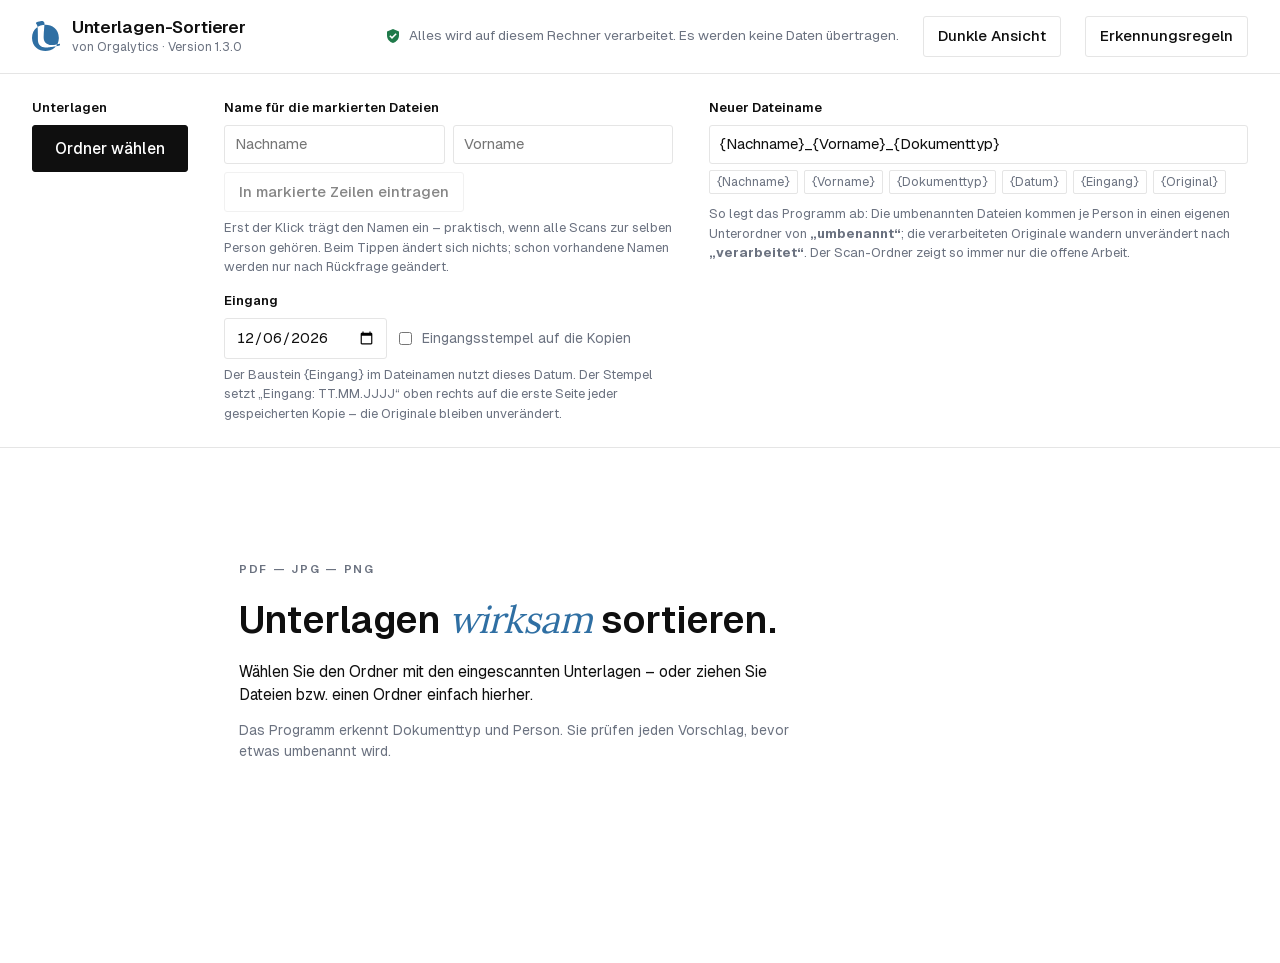
==== Unterlagen-Sortierer/Unterlagen-Sortierer.html @ 55cfd8cb "Namens-Knopf, Eingangsdatum + Eingangsstempel, Vorschau-Tastatur, helle/dunkle Ansicht (v1.3.0) Rück" ====
<!DOCTYPE html>
<html lang="de">
<head>
<meta charset="utf-8">
<meta name="viewport" content="width=device-width, initial-scale=1">
<title>Unterlagen-Sortierer</title>
<link rel="stylesheet" href="programm/lib/fonts.css">
<style>
:root {
  /* Markenwerte – werden aus marke.js überschrieben */
  --brand: #2f6fa3;
  --brand-ink: #0f0f0f;
  --brand-muted: #6b7280;
  --brand-line: #e5e5e5;
  --font-text: "Geist", "Segoe UI Variable Text", "Segoe UI", system-ui, sans-serif;
  --font-accent: "Lora", Georgia, "Times New Roman", serif;

  --paper: #ffffff;
  --sheet: #ffffff;
  --raised: #fafafa;
  --ink: var(--brand-ink);
  --muted: var(--brand-muted);
  --line: var(--brand-line);
  --accent: var(--brand);
  --accent-ink: #ffffff;
  --accent-soft: color-mix(in srgb, var(--brand) 7%, white);
  --action: var(--brand-ink);
  --action-ink: #ffffff;
  --ok: #1f7a4a;
  --ok-bg: #e6f4ec;
  --check: #8a5300;
  --check-bg: #fdf1dc;
  --miss: #b42318;
  --miss-bg: #fdecea;
  --focus: var(--brand);
  color-scheme: light;
}
/* Dunkle Ansicht: folgt der Systemeinstellung, der Knopf oben rechts stellt um
   (JS setzt data-theme; so bleibt die Wahl auch gegen die Systemeinstellung bestehen) */
:root[data-theme="dark"] {
    --paper: var(--brand-ink);
    --sheet: #161616;
    --raised: #1e1e1e;
    --ink: #f2f2f2;
    --muted: #a3a9b2;
    --line: #2b2b2b;
    --accent: color-mix(in srgb, var(--brand) 62%, white);
    --accent-ink: #0f0f0f;
    --accent-soft: color-mix(in srgb, var(--brand) 20%, #161616);
    --action: #f2f2f2;
    --action-ink: #0f0f0f;
    --ok: #6ccb95;
    --ok-bg: #16301f;
    --check: #e6b25a;
    --check-bg: #36290f;
    --miss: #f19389;
    --miss-bg: #3a1a18;
    --focus: color-mix(in srgb, var(--brand) 62%, white);
    color-scheme: dark;
}
* { box-sizing: border-box; }
html, body { margin: 0; }
body {
  background: var(--paper);
  color: var(--ink);
  font: 15px/1.5 var(--font-text);
  font-variant-numeric: tabular-nums;
}
button, input, select { font: inherit; color: inherit; }
:focus-visible { outline: 3px solid var(--focus); outline-offset: 2px; }

/* Kopf */
.top {
  display: flex; align-items: center; gap: 14px 24px; flex-wrap: wrap;
  padding: 16px 32px;
  border-bottom: 1px solid var(--line);
  background: var(--sheet);
}
.brand { display: flex; align-items: center; gap: 12px; min-width: 0; }
.brand .logo { display: flex; height: 30px; }
.brand .logo svg, .brand .logo img { height: 100%; width: auto; }
.brand .logo:empty { display: none; }
.brand h1 { margin: 0; font: 600 17px/1.2 var(--font-text); letter-spacing: -0.01em; }
.brand .by { display: block; font: 400 12.5px/1.3 var(--font-text); color: var(--muted); margin-top: 2px; }
.top .safe { margin-left: auto; color: var(--muted); font-size: 13.5px; display: flex; align-items: center; gap: 8px; }
.top .safe svg { flex: none; color: var(--ok); }
.brandnote { text-align: center; color: var(--muted); font-size: 12.5px; margin: 28px 0 0; }

/* Einstellungen */
.setup {
  background: var(--paper);
  display: grid; gap: 18px 36px;
  grid-template-columns: auto minmax(240px, 1fr) minmax(260px, 1.2fr);
  padding: 24px 32px;
  border-bottom: 1px solid var(--line);
}
.setup > div { min-width: 0; }
.label { display: block; font-size: 13px; font-weight: 600; color: var(--ink); margin-bottom: 8px; }
.btn {
  border: 1px solid var(--line); background: var(--sheet); border-radius: 3px; font-weight: 500;
  padding: 8px 14px; cursor: pointer; white-space: nowrap;
}
.btn:hover { border-color: var(--ink); }
.btn.primary { background: var(--action); color: var(--action-ink); border-color: var(--action); font-weight: 500; }
.btn.primary:hover { background: color-mix(in srgb, var(--action) 82%, var(--paper)); border-color: color-mix(in srgb, var(--action) 82%, var(--paper)); }
.btn:disabled { opacity: .5; cursor: not-allowed; }
.btn:disabled:hover { border-color: var(--line); }
.btn.primary:disabled:hover { background: var(--action); border-color: var(--action); }
.btn.big { padding: 11px 22px; font-size: 15.5px; }
.field { display: flex; gap: 8px; flex-wrap: wrap; }
.field input[type=text], .field input[type=date], .field select {
  border: 1px solid var(--line); background: var(--sheet); border-radius: 3px; padding: 7px 10px; min-width: 0;
}
.field input[type=text]:hover, .field input[type=date]:hover, .field select:hover { border-color: var(--muted); }
.field input[type=text] { flex: 1 1 120px; }
.hint { font-size: 13px; color: var(--muted); margin: 6px 0 0; }
.chips { display: flex; gap: 6px; flex-wrap: wrap; margin-top: 6px; }
.chip { font-size: 12.5px; border: 1px solid var(--line); background: transparent; border-radius: 2px; padding: 2px 7px; cursor: pointer; color: var(--muted); }
.chip:hover { color: var(--ink); border-color: var(--ink); }
.radio { display: flex; flex-direction: column; gap: 4px; margin-top: 10px; font-size: 14px; }
.radio label { display: flex; gap: 8px; align-items: center; cursor: pointer; }
.folder { margin-top: 8px; font-size: 14px; word-break: break-all; }
.folder strong { font-weight: 600; }

/* Status */
.status { padding: 14px 32px 0; min-height: 46px; }
.bar { height: 4px; background: var(--line); border-radius: 2px; overflow: hidden; margin-top: 8px; max-width: 520px; }
.bar > i { display: block; height: 100%; width: 0; background: var(--accent); transition: width .3s; }
.msg { font-size: 14px; }
.msg.error { color: var(--miss); font-weight: 600; }

/* Liste */
.list { padding: 10px 32px 120px; }
.empty {
  background: var(--paper);
  border: 1.5px dashed transparent; border-radius: 6px;
  padding: 56px 8px 72px; max-width: 820px; margin: 0 auto;
}
.empty .eyebrow {
  margin: 0 0 20px; font-size: 11.5px; font-weight: 600; letter-spacing: .15em;
  text-transform: uppercase; color: var(--muted);
}
.empty h2 { margin: 0 0 18px; font: 600 clamp(26px, 3.4vw, 38px)/1.12 var(--font-text); letter-spacing: -0.02em; color: var(--ink); }
.empty h2 em { font-family: var(--font-accent); font-style: italic; font-weight: 400; color: var(--accent); }
.empty p { margin: 8px 0; color: var(--ink); max-width: 58ch; font-size: 15.5px; }
.empty p.sub { color: var(--muted); font-size: 14px; margin-top: 14px; }
.tablewrap { overflow-x: auto; background: var(--sheet); border: 1px solid var(--line); border-radius: 4px; }
table { border-collapse: collapse; width: 100%; min-width: 980px; }
th { text-align: left; font-size: 12.5px; font-weight: 600; color: var(--muted); padding: 11px 10px; border-bottom: 1px solid var(--line); white-space: nowrap; background: var(--sheet); }
td { padding: 12px 10px; border-bottom: 1px solid var(--line); vertical-align: top; }
tr:last-child td { border-bottom: 0; }
tr.skip td { opacity: .45; }
td.sel { width: 36px; padding-top: 18px; }
td.thumb { width: 64px; }
.thumbbox {
  width: 52px; height: 68px; border: 1px solid var(--line); border-radius: 2px; background: var(--raised);
  display: grid; place-items: center; overflow: hidden; cursor: pointer; padding: 0;
}
.thumbbox:hover { border-color: var(--muted); }
.thumbbox img { width: 100%; height: 100%; object-fit: cover; object-position: top; }
.orig { font-size: 13.5px; word-break: break-all; max-width: 220px; }
.orig small { display: block; color: var(--muted); margin-top: 2px; }

/* Registerreiter für Dokumenttypen */
.tab {
  --h: 210;
  position: relative; display: inline-flex; align-items: center;
  background: hsl(var(--h) 45% 94%); color: hsl(var(--h) 45% 24%);
  border-left: 3px solid hsl(var(--h) 45% 46%);
  border-radius: 0 3px 3px 0; padding: 0 4px 0 0; max-width: 220px;
}
:root[data-theme="dark"] .tab { background: hsl(var(--h) 25% 18%); color: hsl(var(--h) 55% 85%); border-left-color: hsl(var(--h) 45% 60%); }
.tab select {
  appearance: none; -webkit-appearance: none; border: 0; background: transparent; font-weight: 600; font-size: 14px;
  padding: 5px 22px 5px 9px; cursor: pointer; max-width: 100%;
  background-image: linear-gradient(45deg, transparent 50%, currentColor 50%), linear-gradient(135deg, currentColor 50%, transparent 50%);
  background-position: right 10px top 50%, right 6px top 50%; background-size: 4px 4px; background-repeat: no-repeat;
}
.tab select option { color: var(--ink); background: var(--sheet); }
.why { font-size: 12.5px; color: var(--muted); margin-top: 5px; max-width: 220px; }

td input.name {
  width: 100%; min-width: 110px; border: 1px solid var(--line); background: var(--sheet); border-radius: 3px; padding: 5px 8px;
}
td input.name:hover { border-color: var(--muted); }
td input.name:invalid, td input.name.missing { border-color: var(--miss); background: var(--miss-bg); }
.src { font-size: 12.5px; color: var(--muted); margin-top: 5px; }
.newname { font-size: 13.5px; font-weight: 600; word-break: break-all; max-width: 300px; }
.newname.dim { font-weight: 400; color: var(--muted); }
.state { display: inline-block; font-size: 12.5px; font-weight: 600; border-radius: 2px; padding: 2px 8px; white-space: nowrap; }
.state.ok { color: var(--ok); background: var(--ok-bg); }
.state.check { color: var(--check); background: var(--check-bg); }
.state.miss { color: var(--miss); background: var(--miss-bg); }
.state.wait { color: var(--muted); background: var(--raised); }
details { margin-top: 6px; }
details summary { font-size: 12.5px; color: var(--accent); cursor: pointer; font-weight: 500; }
details pre {
  white-space: pre-wrap; font: 12.5px/1.4 Consolas, "Cascadia Mono", monospace; max-height: 220px; overflow: auto;
  background: var(--raised); border: 1px solid var(--line); border-radius: 3px; padding: 8px; margin: 6px 0 0; max-width: 520px;
}

/* Aktionsleiste */
.actions {
  position: fixed; left: 0; right: 0; bottom: 0;
  display: flex; align-items: center; gap: 18px; flex-wrap: wrap;
  padding: 14px 32px; background: var(--sheet); border-top: 1px solid var(--line);
}
.actions .summary { font-size: 14px; flex: 1 1 260px; }
.actions .summary b { font-weight: 650; }
.hidden { display: none !important; }

/* Leiste über der Tabelle, sobald mehrere Zeilen markiert sind */
.selbar {
  display: flex; align-items: center; gap: 12px; flex-wrap: wrap;
  background: var(--accent-soft); border: 1px solid color-mix(in srgb, var(--brand) 30%, var(--line));
  border-radius: 3px; padding: 8px 14px; margin: 0 0 10px;
}
.selbar span { font-size: 14px; }

/* Ziehen und Ablegen */
body.drag .empty { border-color: var(--accent); background: var(--accent-soft); }
body.drag .tablewrap { outline: 2px dashed var(--accent); outline-offset: -2px; }
.onlycheck { display: flex; align-items: center; gap: 7px; font-size: 14px; color: var(--muted); cursor: pointer; white-space: nowrap; }

/* Kleine Knöpfe in der Tabelle (Teilen, Verwerfen) */
.btn.mini { font-size: 12.5px; padding: 3px 9px; margin-top: 6px; border-radius: 2px; }
.btn.copied { color: var(--ok); border-color: var(--ok); }
.why.warn { color: var(--check); font-weight: 600; }

/* Teilen-Dialog */
dialog.split {
  border: 1px solid var(--line); border-radius: 6px; padding: 0;
  background: var(--sheet); color: var(--ink);
  width: min(1100px, 94vw); max-height: 90vh;
}
dialog.split::backdrop { background: rgba(0, 0, 0, .45); }
.dlghead { display: flex; align-items: baseline; gap: 12px; flex-wrap: wrap; padding: 16px 22px 12px; border-bottom: 1px solid var(--line); }
.dlghead h2 { margin: 0; font: 600 17px/1.25 var(--font-text); letter-spacing: -0.01em; }
.dlghead .file { color: var(--muted); font-size: 13.5px; word-break: break-all; }
.dlgbody { padding: 14px 22px; overflow: auto; max-height: calc(90vh - 170px); }
.dlgbody .hint { margin: 0 0 12px; }
.pages { display: flex; flex-wrap: wrap; align-items: flex-start; row-gap: 16px; }
.page { width: 168px; text-align: center; position: relative; }
.page img { width: 152px; max-height: 214px; object-fit: contain; background: #fff; border: 1px solid var(--line); border-radius: 2px; cursor: zoom-in; }
.page .pno { display: block; font-size: 12px; color: var(--muted); margin-top: 3px; }
.page .skippage {
  position: absolute; top: 4px; right: 10px; font-size: 11.5px; border: 1px solid var(--line); border-radius: 2px;
  background: var(--sheet); color: var(--muted); cursor: pointer; padding: 1px 6px;
}
.page .skippage:hover { border-color: var(--accent); color: var(--ink); }
.page .rotpage { right: auto; left: 10px; }
.page.drop img { opacity: .3; }
.page.drop .ptype { opacity: .5; }
.ptype {
  display: inline-block; font-size: 11.5px; font-weight: 600; border-radius: 2px; padding: 1px 6px; margin-top: 3px; max-width: 150px;
  overflow: hidden; text-overflow: ellipsis; white-space: nowrap;
  background: hsl(var(--h) 45% 94%); color: hsl(var(--h) 45% 24%);
}
.ptype.vage { background: var(--raised); color: var(--muted); font-weight: 500; }
:root[data-theme="dark"] .ptype { background: hsl(var(--h) 25% 18%); color: hsl(var(--h) 55% 85%); }
:root[data-theme="dark"] .ptype.vage { background: var(--raised); color: var(--muted); }
/* Regeln-Ansicht */
.rule { padding: 10px 0; border-bottom: 1px solid var(--line); }
.rule:last-child { border-bottom: 0; }
.rule .tabname {
  display: inline-block; font-weight: 600; font-size: 14px; border-left: 3px solid hsl(var(--h) 45% 46%);
  background: hsl(var(--h) 45% 94%); color: hsl(var(--h) 45% 24%); border-radius: 0 3px 3px 0; padding: 3px 10px 3px 8px; margin-bottom: 7px;
}
:root[data-theme="dark"] .rule .tabname { background: hsl(var(--h) 25% 18%); color: hsl(var(--h) 55% 85%); border-left-color: hsl(var(--h) 45% 60%); }
.rule .kws { display: flex; flex-wrap: wrap; gap: 5px; }
.kw { font-size: 12.5px; border-radius: 2px; padding: 2px 8px; }
.kw.stark { background: var(--accent-soft); color: var(--ink); border: 1px solid color-mix(in srgb, var(--brand) 35%, var(--line)); font-weight: 600; }
.kw.schwach { background: var(--raised); color: var(--muted); border: 1px solid var(--line); }

/* Dokumentvorschau im selben Fenster */
.pv { position: fixed; inset: 0; z-index: 40; background: rgba(0, 0, 0, .55); display: grid; place-items: center; }
.pvbox {
  background: var(--sheet); color: var(--ink); border-radius: 6px; box-shadow: 0 10px 40px rgba(0,0,0,.45);
  width: min(960px, 94vw); max-height: 92vh; display: flex; flex-direction: column;
}
.pvhead { display: flex; align-items: center; gap: 8px; flex-wrap: wrap; padding: 10px 16px; border-bottom: 1px solid var(--line); }
.pvtitle { flex: 1 1 200px; font-weight: 600; word-break: break-all; }
.pvbody { display: flex; align-items: center; gap: 8px; padding: 12px; min-height: 0; }
.pvbody img { flex: 1; min-width: 0; max-height: calc(92vh - 130px); object-fit: contain; background: #fff; border: 1px solid var(--line); border-radius: 2px; }
.pvnav { font-size: 20px; padding: 6px 12px; }
.pvnav:disabled { opacity: .3; }
.pvfoot { text-align: center; color: var(--muted); font-size: 13px; padding: 0 0 10px; }
.pvfoot .pvkeys { margin-left: 14px; opacity: .75; }
.pvfoot #pvpage:empty + .pvkeys { margin-left: 0; }

.zoom {
  position: fixed; inset: 0; z-index: 50; background: rgba(0, 0, 0, .72);
  display: grid; place-items: center; cursor: zoom-out;
}
.zoom img { max-width: 92vw; max-height: 92vh; background: #fff; border-radius: 6px; box-shadow: 0 10px 40px rgba(0,0,0,.5); }
.cut { position: relative; width: 32px; min-height: 220px; align-self: stretch; border: 0; background: transparent; cursor: pointer; padding: 0; }
.cut::before { content: ""; position: absolute; left: 50%; top: 4px; bottom: 4px; width: 0; border-left: 2px dashed var(--line); }
.cut:hover::before { border-color: var(--accent); }
.cut.on::before { border-left: 3px solid var(--accent); }
.cut.on::after {
  content: "✂"; position: absolute; left: 50%; top: 50%; transform: translate(-50%, -50%);
  background: var(--accent); color: var(--accent-ink); border-radius: 50%; width: 22px; height: 22px; font-size: 13px; line-height: 22px;
}
.dlgfoot { display: flex; align-items: center; gap: 12px; flex-wrap: wrap; padding: 14px 22px; border-top: 1px solid var(--line); }
.dlgfoot .dlginfo { flex: 1 1 300px; font-size: 13.5px; color: var(--muted); }

@media (max-width: 900px) {
  .setup { grid-template-columns: 1fr; padding: 18px; }
  .top, .status, .list, .actions { padding-left: 18px; padding-right: 18px; }
}
@media (prefers-reduced-motion: reduce) { .bar > i { transition: none; } }
</style>
</head>
<body>

<header class="top">
  <div class="brand">
    <span class="logo" id="logo"></span>
    <div><h1 id="produkt">Unterlagen-Sortierer</h1><span class="by" id="firma">von Orgalytics</span></div>
  </div>
  <span class="safe">
    <svg width="16" height="16" viewBox="0 0 16 16" aria-hidden="true"><path fill="currentColor" d="M8 1 2 3.5v4C2 11 4.6 14 8 15c3.4-1 6-4 6-7.5v-4L8 1Zm-1 10L4.3 8.3l1.1-1.1L7 8.8l3.6-3.6 1.1 1.1L7 11Z"/></svg>
    Alles wird auf diesem Rechner verarbeitet. Es werden keine Daten übertragen.
  </span>
  <button class="btn" id="theme" title="Zwischen heller und dunkler Ansicht wechseln">Dunkle Ansicht</button>
  <button class="btn" id="rules">Erkennungsregeln</button>
</header>

<section class="setup" aria-label="Einstellungen">
  <div>
    <span class="label">Unterlagen</span>
    <button class="btn primary big" id="pick">Ordner wählen</button>
    <input type="file" id="filepick" multiple accept=".pdf,.jpg,.jpeg,.png,application/pdf,image/jpeg,image/png" class="hidden">
    <div class="folder" id="folder"></div>
    <button class="btn" id="rescan" style="margin-top:8px" hidden>Neue Dateien einlesen</button>
  </div>

  <div>
    <span class="label">Name für die markierten Dateien</span>
    <div class="field">
      <input type="text" id="vNach" placeholder="Nachname" autocomplete="off" aria-label="Nachname für markierte Dateien">
      <input type="text" id="vVor" placeholder="Vorname" autocomplete="off" aria-label="Vorname für markierte Dateien">
      <button class="btn" id="vApply" disabled>In markierte Zeilen eintragen</button>
    </div>
    <p class="hint">Erst der Klick trägt den Namen ein – praktisch, wenn alle Scans zur selben Person gehören.
      Beim Tippen ändert sich nichts; schon vorhandene Namen werden nur nach Rückfrage geändert.</p>
    <span class="label" style="margin-top:14px">Eingang</span>
    <div class="field">
      <input type="date" id="eingang" aria-label="Eingangsdatum">
      <label class="onlycheck"><input type="checkbox" id="stempel"> Eingangsstempel auf die Kopien</label>
    </div>
    <p class="hint">Der Baustein {Eingang} im Dateinamen nutzt dieses Datum. Der Stempel setzt
      „Eingang: TT.MM.JJJJ“ oben rechts auf die erste Seite jeder gespeicherten Kopie –
      die Originale bleiben unverändert.</p>
  </div>

  <div>
    <span class="label">Neuer Dateiname</span>
    <div class="field"><input type="text" id="muster" aria-label="Muster für den Dateinamen" spellcheck="false"></div>
    <div class="chips" id="chips"></div>
    <p class="hint" style="margin-top:10px">So legt das Programm ab: Die umbenannten Dateien kommen je Person in einen
      eigenen Unterordner von <strong>„umbenannt“</strong>; die verarbeiteten Originale wandern unverändert nach
      <strong>„verarbeitet“</strong>. Der Scan-Ordner zeigt so immer nur die offene Arbeit.</p>
  </div>
</section>

<div class="status" id="status" aria-live="polite"></div>

<main class="list" id="list">
  <div class="empty" id="empty">
    <p class="eyebrow">PDF — JPG — PNG</p>
    <h2>Unterlagen <em>wirksam</em> sortieren.</h2>
    <p>Wählen Sie den Ordner mit den eingescannten Unterlagen – oder ziehen Sie Dateien bzw. einen Ordner einfach hierher.</p>
    <p class="sub">Das Programm erkennt Dokumenttyp und Person. Sie prüfen jeden Vorschlag, bevor etwas umbenannt wird.</p>
  </div>
  <div class="selbar hidden" id="selbar">
    <span id="selinfo"></span>
    <button class="btn" id="merge">Zu einer PDF zusammenführen</button>
  </div>
  <div class="tablewrap hidden" id="tablewrap">
    <table>
      <thead><tr>
        <th><input type="checkbox" id="all" checked aria-label="Alle auswählen"></th>
        <th></th><th>Datei</th><th>Dokumenttyp</th><th>Nachname</th><th>Vorname</th><th>Neuer Name</th><th>Status</th>
      </tr></thead>
      <tbody id="rows"></tbody>
    </table>
  </div>
  <p class="brandnote hidden" id="brandnote"></p>
</main>

<footer class="actions hidden" id="actions">
  <div class="summary" id="summary"></div>
  <label class="onlycheck"><input type="checkbox" id="onlycheck"> Nur zu prüfende anzeigen</label>
  <button class="btn primary big" id="apply" disabled>Umbenennen</button>
</footer>

<dialog class="split" id="rulesdlg" aria-label="Erkennungsregeln">
  <div class="dlghead"><h2>Erkennungsregeln</h2></div>
  <div class="dlgbody">
    <p class="hint">So erkennt das Programm den Dokumenttyp: Es sucht im gelesenen Text nach den folgenden Begriffen.
      <strong>Eindeutige Begriffe</strong> zählen stark, <em>unterstützende Begriffe</em> schwach; Treffer in der
      Überschrift zählen zusätzlich. Der Typ mit den meisten Punkten gewinnt – ist der Vorsprung klein, wird die
      Zeile gelb markiert („Bitte prüfen“).</p>
    <div id="rulesbody"></div>
  </div>
  <div class="dlgfoot">
    <div class="dlginfo">Begriffe ändern oder Typen ergänzen kann Ihre IT in der Datei „regeln.js“ im Programmordner
      (Anleitung: „Hinweise fuer die IT.txt“). Danach das Programm neu laden (F5).</div>
    <button class="btn" id="rulesclose">Schließen</button>
  </div>
</dialog>

<dialog class="split" id="splitdlg" aria-label="Datei teilen">
  <div class="dlghead"><h2>Sortieren und teilen</h2><span class="file" id="splitname"></span></div>
  <div class="dlgbody">
    <p class="hint">Jede Seite wird gelesen und einem Dokumenttyp zugeordnet. Trennstellen werden vorgeschlagen –
      klicken Sie zwischen zwei Seiten, um eine Trennstelle zu setzen oder zu entfernen. Seiten lassen sich mit der
      Maus in eine neue Reihenfolge ziehen; ein Klick auf eine Seite vergrößert sie. Leere Seiten (z. B. Rückseiten)
      werden erkannt und weggelassen – „behalten“ holt sie zurück. Das Original bleibt unverändert.</p>
    <div class="pages" id="splitpages"></div>
  </div>
  <div class="dlgfoot">
    <div class="dlginfo" id="splitinfo"></div>
    <button class="btn" id="splitcancel">Abbrechen</button>
    <button class="btn primary" id="splitok" disabled>Teilen</button>
  </div>
  <!-- Liegt IM Dialog, damit die Vergrößerung über dem modalen Dialog (Top-Layer) erscheint -->
  <div class="zoom hidden" id="zoom"><img id="zoomimg" alt="Vergrößerte Seitenansicht"></div>
</dialog>

<div class="pv hidden" id="preview">
  <div class="pvbox">
    <div class="pvhead">
      <span class="pvtitle" id="pvtitle"></span>
      <button class="btn" id="pvcopy">Text kopieren</button>
      <button class="btn" id="pvrot" title="Seite um 90 Grad drehen – die Drehung wird beim Speichern übernommen">Seite drehen</button>
      <button class="btn" id="pvext">In neuem Fenster öffnen</button>
      <button class="btn" id="pvclose">Schließen</button>
    </div>
    <div class="pvbody">
      <button class="btn pvnav" id="pvprev" aria-label="Vorherige Seite">‹</button>
      <img id="pvimg" alt="Dokumentvorschau">
      <button class="btn pvnav" id="pvnext" aria-label="Nächste Seite">›</button>
    </div>
    <div class="pvfoot"><span id="pvpage"></span><span class="pvkeys">Pfeiltasten: ← → Seite · ↑ ↓ Dokument</span></div>
  </div>
</div>

<script src="programm/version.js"></script>
<script src="programm/marke.js"></script>
<script src="programm/regeln.js"></script>
<script src="programm/lib/pdf.min.js"></script>
<script src="programm/lib/pdf-lib.min.js"></script>
<script src="programm/lib/tesseract.min.js"></script>
<script src="programm/lib/tess-worker.js"></script>
<script src="programm/lib/deu.js"></script>
<script>
"use strict";
const $ = (s) => document.querySelector(s);
const R = window.REGELN || null;
const FS = typeof window.showDirectoryPicker === "function";
const TYPES = R ? R.dokumenttypen.map((t) => t.name) : [];
const UNKNOWN = (R && R.unbekannt) || "Sonstiges";
const PLACEHOLDERS = ["{Nachname}", "{Vorname}", "{Dokumenttyp}", "{Datum}", "{Eingang}", "{Original}"];

const state = { dir: null, items: [], busy: false, running: 0, done: new Set() };

/* ---------- Einstellungen (nur Programm-Einstellungen, keine Personendaten) ---------- */
const store = {
  get(k, d) { try { const v = localStorage.getItem("us." + k); return v === null ? d : v; } catch { return d; } },
  set(k, v) { try { localStorage.setItem("us." + k, v); } catch {} },
};
function setting(name) {
  if (name === "muster") return $("#muster").value.trim() || (R && R.dateiname) || "{Nachname}_{Vorname}_{Dokumenttyp}";
}

/* ---------- Hilfsfunktionen ---------- */
function norm(s) {
  return (" " + String(s || "").toLowerCase()
    .replace(/ä/g, "ae").replace(/ö/g, "oe").replace(/ü/g, "ue").replace(/ß/g, "ss")
    .replace(/-\s*\n\s*/g, "")
    .replace(/[^a-z0-9]+/g, " ") + " ").replace(/\s+/g, " ");
}
function titleCase(w) {
  if (!w) return w;
  if (w === w.toUpperCase()) w = w.toLowerCase();
  return w.replace(/(^|[-\s])([a-zäöü])/g, (m, a, b) => a + b.toUpperCase());
}
// Farbtöne für die Registerreiter – bewusst ohne Rot und Gelb, damit nichts wie eine Warnung aussieht
const HUES = [205, 222, 240, 258, 275, 292, 308, 182, 168, 150, 132, 195];
function hue(name) {
  let h = 0; for (const c of name) h = (h * 31 + c.charCodeAt(0)) >>> 0;
  return HUES[h % HUES.length];
}
function b64ToBytes(b64) {
  const bin = atob(b64); const out = new Uint8Array(bin.length);
  for (let i = 0; i < bin.length; i++) out[i] = bin.charCodeAt(i);
  return out;
}
function bytesToURL(bytes, type) { return URL.createObjectURL(new Blob([bytes], { type })); }
function loadScript(src) {
  return new Promise((res, rej) => { const s = document.createElement("script"); s.src = src; s.onload = res; s.onerror = () => rej(new Error("Datei fehlt: " + src)); document.head.appendChild(s); });
}
function setStatus(text, progress, isError) {
  const el = $("#status"); el.innerHTML = "";
  const m = document.createElement("div"); m.className = "msg" + (isError ? " error" : ""); m.textContent = text; el.appendChild(m);
  if (typeof progress === "number") {
    const b = document.createElement("div"); b.className = "bar"; const i = document.createElement("i"); i.style.width = Math.round(progress * 100) + "%"; b.appendChild(i); el.appendChild(b);
  }
}

/* ---------- PDF ---------- */
let pdfReady = null;
function pdfLib() {
  if (!pdfReady) pdfReady = (async () => {
    // Worker im Hauptprogramm ausführen: funktioniert auch beim Öffnen direkt von der Festplatte
    await loadScript("programm/lib/pdf.worker.min.js");
    return window.pdfjsLib;
  })();
  return pdfReady;
}

/* ---------- Texterkennung ---------- */
let ocrReady = null;
function ocr() {
  if (!ocrReady) ocrReady = withTimeout((async () => {
    const simd = WebAssembly.validate(new Uint8Array([0,97,115,109,1,0,0,0,1,5,1,96,0,1,123,3,2,1,0,10,10,1,8,0,65,0,253,15,253,98,11]));
    await loadScript(simd ? "programm/lib/tess-core-simd.js" : "programm/lib/tess-core.js");
    // Sprachdaten, Kern und Worker in einem Paket: Beim Öffnen von der Festplatte darf der Worker nichts nachladen
    const offline = 'self.fetch = function (u) {' +
      ' if (String(u).indexOf("deu.traineddata") >= 0) { var b = atob(self.__DEU), a = new Uint8Array(b.length);' +
      ' for (var i = 0; i < b.length; i++) a[i] = b.charCodeAt(i); return Promise.resolve(new Response(a)); }' +
      ' return Promise.reject(new Error("offline")); };\n';
    const workerURL = URL.createObjectURL(new Blob([
      'self.__DEU="', window.TESS_DEU_B64, '";\n', offline,
      b64ToBytes(simd ? window.TESS_CORE_SIMD_B64 : window.TESS_CORE_B64), "\n;\n",
      b64ToBytes(window.TESS_WORKER_B64)
    ], { type: "application/javascript" }));
    const n = Math.max(1, Math.min(3, Math.floor((navigator.hardwareConcurrency || 2) / 2)));
    const scheduler = Tesseract.createScheduler();
    let failed = null;
    for (let i = 0; i < n; i++) {
      const w = await withTimeout(Tesseract.createWorker("deu", 1, {
        workerPath: workerURL, corePath: "eingebettet.js", workerBlobURL: false,
        langPath: "https://offline.invalid", cacheMethod: "none",
        errorHandler: (e) => { failed = e; console.error(e); },
      }), 120000);
      if (failed) throw failed;
      scheduler.addWorker(w);
    }
    return scheduler;
  })(), 180000).catch((e) => { ocrReady = null; throw new Error("Die Texterkennung konnte nicht gestartet werden. " + (e && e.message || "")); });
  return ocrReady;
}
function withTimeout(promise, ms) {
  return Promise.race([promise, new Promise((_, rej) => setTimeout(() => rej(new Error("Zeitüberschreitung")), ms))]);
}
/* Texterkennung mit Dreh-Erkennung: Liefert die Seite aufrecht kaum brauchbaren Text,
   wird sie um 90/270/180 Grad gedreht erneut gelesen und die beste Richtung übernommen.
   rot = Drehung im Uhrzeigersinn, die die Seite gerade stellt (0/90/180/270). */
async function ocrSmart(canvas) {
  const sched = await ocr();
  // Güte einer Lesung: Konfidenz, abgewertet, wenn kaum echte Wörter herauskommen –
  // seitwärts gelesener Text bekommt von Tesseract sonst noch Konfidenz um 45.
  const quality = (r) => {
    const text = r.data.text || "";
    if (text.replace(/\s/g, "").length < 25) return 0;
    const words = (text.match(/[A-Za-zÄÖÜäöüß]{4,}/g) || []).filter((w) => /[aeiouäöü]/i.test(w)).length;
    return (r.data.confidence || 0) * Math.min(1, words / 8);
  };
  let best = await sched.addJob("recognize", canvas), bestRot = 0;
  if (quality(best) < 50) {
    for (const rot of [90, 270, 180]) {
      const r = await sched.addJob("recognize", rotateCanvas(canvas, rot));
      if (quality(r) > quality(best)) { best = r; bestRot = rot; }
    }
    if (quality(best) === 0) bestRot = 0;   // praktisch leere Seite: keine Drehung behaupten
  }
  return { text: best.data.text, rot: bestRot };
}

/* ---------- Text aus einer Datei holen ---------- */
async function readText(item) {
  const file = item.file || await item.handle.getFile();
  item.size = file.size;
  const ext = item.name.split(".").pop().toLowerCase();
  let text = "", ocrUsed = false;
  item.pageTexts = []; item.pageRot = [];
  if (ext === "pdf") {
    const pdfjs = await pdfLib();
    const doc = await pdfjs.getDocument({ data: new Uint8Array(await file.arrayBuffer()), isEvalSupported: false }).promise;
    item.pages = doc.numPages;
    // Schneller erster Durchgang: höchstens 2 Seiten Texterkennung je Datei, damit die Liste
    // zügig steht. Textseiten (digitale PDFs) kosten fast nichts und werden alle gelesen,
    // leere Rückseiten verbrauchen kein Budget. Die restlichen Seiten liest backgroundScan()
    // später im Hintergrund nach – der Teilen-Dialog nutzt diesen Vorrat.
    const total = Math.min(doc.numPages, 40);
    let ocrBudget = 2;
    let read = 0;
    for (let p = 1; p <= total; p++) {
      const page = await doc.getPage(p);
      const tc = await page.getTextContent();
      const t = tc.items.map((i) => i.str + (i.hasEOL ? "\n" : " ")).join("");
      const hatText = t.replace(/\s/g, "").length >= 40;
      let canvas = null;
      if (p === 1 || !hatText) canvas = await renderPage(page, ocrScale(page));
      let pt = null, rot = 0;
      if (hatText) pt = t;
      else if (inkRatio(canvas) < 0.004) pt = "";              // leere Seite: kein OCR nötig
      else if (ocrBudget > 0) { const r = await ocrSmart(canvas); pt = r.text; rot = r.rot; ocrUsed = true; ocrBudget--; }
      if (p === 1 && canvas) { item.thumb = thumbnail(rotateCanvas(canvas, rot)); item.thumbRot = rot; }
      page.cleanup();
      if (pt === null) break;                                  // Budget aufgebraucht – Rest nicht lesen
      item.pageTexts.push(pt); item.pageRot[p - 1] = rot; text += pt + "\n"; read++;
    }
    item.pagesRead = read;
    await doc.destroy();
  } else {
    const bmp = await createImageBitmap(file);
    const f = Math.min(1, 3000 / Math.max(bmp.width, bmp.height));
    const canvas = document.createElement("canvas"); canvas.width = Math.round(bmp.width * f); canvas.height = Math.round(bmp.height * f);
    canvas.getContext("2d").drawImage(bmp, 0, 0, canvas.width, canvas.height);
    item.pages = 1; item.pagesRead = 1;
    const r = await ocrSmart(canvas); text = r.text; ocrUsed = true;
    item.thumb = thumbnail(rotateCanvas(canvas, r.rot)); item.thumbRot = r.rot;
    item.pageTexts = [text]; item.pageRot = [r.rot];
  }
  item.ocr = ocrUsed;
  return text;
}
function thumbnail(canvas) {
  const w = 104, h = Math.round(canvas.height * (w / canvas.width));
  const c = document.createElement("canvas"); c.width = w; c.height = h;
  c.getContext("2d").drawImage(canvas, 0, 0, w, h);
  return c.toDataURL("image/jpeg", 0.7);
}
/* Eine PDF-Seite auf ein weißes Canvas zeichnen – EIN Helfer für alle Stellen */
async function renderPage(page, scale, rot) {
  const vp = page.getViewport({ scale });
  const c = document.createElement("canvas"); c.width = Math.round(vp.width); c.height = Math.round(vp.height);
  const ctx = c.getContext("2d"); ctx.fillStyle = "#fff"; ctx.fillRect(0, 0, c.width, c.height);
  await page.render({ canvasContext: ctx, viewport: vp }).promise;
  return rot ? rotateCanvas(c, rot) : c;
}
// Maßstab für die Texterkennung: nie kleiner als das Original, Kappe 2,5 (Ziel ~2600 px Kantenlänge)
function ocrScale(page) { const b = page.getViewport({ scale: 1 }); return Math.max(1, Math.min(2.5, 2600 / Math.max(b.width, b.height))); }
// Maßstab für die Anzeige: auf maxDim Kantenlänge einpassen, Kappe 3
function fitScale(page, maxDim) { const b = page.getViewport({ scale: 1 }); return Math.min(3, maxDim / Math.max(b.width, b.height)); }
// Canvas-Inhalt um 90/180/270 Grad im Uhrzeigersinn drehen
function rotateCanvas(src, rot) {
  if (!rot) return src;
  const swap = rot % 180 !== 0;
  const c = document.createElement("canvas"); c.width = swap ? src.height : src.width; c.height = swap ? src.width : src.height;
  const ctx = c.getContext("2d");
  ctx.translate(c.width / 2, c.height / 2); ctx.rotate(rot * Math.PI / 180);
  ctx.drawImage(src, -src.width / 2, -src.height / 2);
  return c;
}
function urlToCanvas(url) {
  return new Promise((res, rej) => {
    const im = new Image();
    im.onload = () => { const c = document.createElement("canvas"); c.width = im.naturalWidth; c.height = im.naturalHeight; c.getContext("2d").drawImage(im, 0, 0); res(c); };
    im.onerror = () => rej(new Error("Bild nicht lesbar"));
    im.src = url;
  });
}
/* Miniatur eines Objekts (Zeile oder Dialog-Seite) auf die Drehung rot bringen.
   obj.thumb ist die Daten-URL, obj.thumbRot die bereits eingerechnete Drehung. */
async function setRotDisplay(obj, rot) {
  const cur = obj.thumbRot || 0;
  if (!obj.thumb || rot === cur) { obj.thumbRot = rot; return; }
  try { obj.thumb = rotateCanvas(await urlToCanvas(obj.thumb), (rot - cur + 360) % 360).toDataURL("image/jpeg", 0.75); } catch {}
  obj.thumbRot = rot;
}

/* ---------- Dokumenttyp bestimmen ---------- */
function classify(text) {
  const n = norm(text), head = norm(text.slice(0, 450));
  const scores = R.dokumenttypen.map((t) => {
    let s = 0; const hits = [];
    for (const [list, w] of [[t.stark || [], 3], [t.schwach || [], 1]]) {
      for (const kw of list) {
        const k = norm(kw); if (k.trim().length < 2) continue;
        if (n.includes(k)) { s += head.includes(k) ? w * 1.5 : w; hits.push(kw); }
      }
    }
    return { name: t.name, s, hits };
  }).sort((a, b) => b.s - a.s);
  const [a, b] = scores;
  if (!a || a.s === 0) return { type: UNKNOWN, sure: false, why: "Keine passenden Begriffe gefunden" };
  const sure = a.s >= 3 && a.s >= (b ? b.s : 0) * 1.5;
  return { type: a.name, sure, why: "Erkannt an: " + a.hits.slice(0, 3).join(", ") };
}

/* ---------- Name bestimmen ---------- */
const W = "[A-ZÄÖÜ][A-Za-zÄÖÜäöüß]+(?:-[A-ZÄÖÜ][A-Za-zÄÖÜäöüß]+)?";
const NOT_PERSON = /ansprechpartner|sachbearbeit|bearbeiter|zust[aä]ndig|gez\.|i\. ?a\.|telefon|durchwahl|e-mail|vermieter|geschäftsführ|vorstand|berater/i;
const STOPWORDS = new Set(["und", "oder", "mit", "der", "die", "das", "den", "dem", "des", "von", "zu", "im", "in", "am", "an", "geb", "geboren", "sehr", "geehrte", "geehrter", "nr", "straße", "strasse", "str"]);
// Wörter, die wie ein Name aussehen, aber Feldbeschriftungen oder Adressteile sind
const FELDWORT = /^(Name|Vorname|Vornamen|Nachname|Familienname|Geburtsname|Geburtsdatum|Geburtsort|Staatsangeh(?:ö|oe)rigkeit|Anschrift|Adresse|Wohnort)$/i;
const STRASSE = /(?:weg|straße|strasse|gasse|allee|platz|ring|damm|ufer|markt|steig|hof)$/i;
// Zeilen von Firmen/Behörden, die kein Absender-Personenname sind
const ORGA = /sparkasse|bank\b|volksbank|stadtwerke|werke\b|gmbh|\bag\b|\bkg\b|kasse|amt\b|\bstadt\b|gemeinde|kreis\b|verwaltung|versicherung|fachbereich|fachdienst|abteilung|zentrum|praxis|kanzlei|verein|jobcenter|agentur/i;
function okWord(w) { return w && w.length > 1 && !STOPWORDS.has(w.toLowerCase()) && !FELDWORT.test(w); }

function findName(text) {
  // 1) Formularfelder
  let m = text.match(new RegExp("Name\\s*,\\s*Vorname[^\\S\\n]*:?[^\\S\\n]*(" + W + ")\\s*,\\s*(" + W + ")"));
  if (m && okWord(m[1]) && okWord(m[2])) return { nachname: titleCase(m[1]), vorname: titleCase(m[2]), src: "Formularfeld", sure: true };
  // Beschriftung und Wert dürfen auch untereinander stehen (Formular-Tabellen), daher optional ein Zeilenumbruch
  const fn = text.match(new RegExp("(?:Familienname|Nachname)(?:\\s*\\(.*?\\))?[^\\S\\n]*:?(?:[^\\S\\n]*\\n)?[^\\S\\n]*(" + W + ")"))
         || (/Vorname/.test(text) && text.match(new RegExp("(?:^|\\n)[^\\S\\n]*Name[^\\S\\n]*:[^\\S\\n]*(" + W + ")[^\\S\\n]*(?=\\n|$)")));
  const vn = text.match(new RegExp("Vorname(?:\\(n\\)|n)?(?:\\s*\\(.*?\\))?[^\\S\\n]*:?(?:[^\\S\\n]*\\n)?[^\\S\\n]*(" + W + ")(?:[^\\S\\n]+(" + W + "))?"));
  const vnText = vn && okWord(vn[1]) ? titleCase(vn[1]) + (vn[2] && okWord(vn[2]) ? " " + titleCase(vn[2]) : "") : "";
  if (fn && okWord(fn[1])) return { nachname: titleCase(fn[1]), vorname: vnText, src: "Formularfeld", sure: !!vnText };
  // Beschriftete Felder mit vollem Namen („Mieterin Helga Maria Brandt“, „Patientin: …“, „Kontoinhaber …“)
  m = text.match(new RegExp("(?:^|[^A-Za-zäöüß])(?:Mieter(?:in)?|Patient(?:in)?|Kontoinhaber(?:in)?|Versicherungsnehmer(?:in)?)[^\\S\\n]*:?[^\\S\\n]*(" + W + ")(?:[^\\S\\n]+(" + W + "))?[^\\S\\n]+(" + W + ")"));
  if (m && okWord(m[1]) && okWord(m[3]) && !STRASSE.test(m[3]))
    return { nachname: titleCase(m[3]), vorname: titleCase(m[1]) + (m[2] && okWord(m[2]) ? " " + titleCase(m[2]) : ""), src: "Formularfeld", sure: true };
  // 2) Anschrift / Anrede: "Herrn" steht oft allein in einer Zeile, darunter der Name (auch mit Leerzeilen dazwischen)
  const SAL = "(?:Herrn|Herr|Frau)(?:\\s+und\\s+(?:Herrn|Herr|Frau))?";
  const t2 = text.replace(new RegExp("(^|\\n)[^\\S\\n]*(" + SAL + ")[^\\S\\n]*\\n\\s*", "g"), "$1$2 ");
  const re = new RegExp("(?:^|[^A-Za-zäöüß])" + SAL + "\\s+(?:Dr\\.\\s*)?(" + W + ")(?:\\s+und\\s+" + W + ")?\\s+(" + W + ")(?:[^\\S\\n]+(" + W + "))?");
  const lines = t2.split("\n");
  for (let i = 0; i < lines.length; i++) {
    const line = lines[i];
    if (NOT_PERSON.test(line)) continue;
    const next = lines.slice(i + 1).find((l) => l.trim()) || "";
    if (NOT_PERSON.test(next) && next.trim().length < 40) continue;   // z. B. "- Vermieter -" unter der Zeile
    const a = re.exec(line);
    if (a && okWord(a[1]) && okWord(a[2])) {
      // Zwei Vornamen („Frau Helga Maria Brandt“): letztes Wort ist der Nachname – außer es ist eine Straße
      if (a[3] && okWord(a[3]) && !STRASSE.test(a[3]))
        return { nachname: titleCase(a[3]), vorname: titleCase(a[1]) + " " + titleCase(a[2]), src: "Anschrift", sure: false };
      return { nachname: titleCase(a[2]), vorname: titleCase(a[1]), src: "Anschrift", sure: false };
    }
  }
  // 3) Absenderblock: Name allein in einer Zeile, direkt darüber von Straße + Hausnummer gefolgt
  const reAbs = new RegExp("^(" + W + ")(?:[^\\S\\n]+(" + W + "))?[^\\S\\n]+(" + W + ")[^\\S\\n]*$");
  const rawLines = text.split("\n");
  for (let i = 0; i < rawLines.length; i++) {
    const line = rawLines[i].trim();
    if (!line || NOT_PERSON.test(line) || ORGA.test(line)) continue;
    const a = reAbs.exec(line);
    if (!a || !okWord(a[1]) || !okWord(a[3]) || STRASSE.test(a[3])) continue;
    const next = (rawLines.slice(i + 1).find((l) => l.trim()) || "").trim();
    if (/(?:weg|straße|strasse|str\.|gasse|allee|platz|ring|damm|ufer)\s+\d{1,4}/i.test(next))
      return { nachname: titleCase(a[3]), vorname: titleCase(a[1]) + (a[2] && okWord(a[2]) ? " " + titleCase(a[2]) : ""), src: "Absender", sure: false };
  }
  // 4) Briefanrede („Sehr geehrte Frau Brandt“) – nur Nachname
  m = text.match(new RegExp("Sehr\\s+geehrte[rs]?\\s+(?:Frau|Herrn?)\\s+(?:Dr\\.\\s*)?(" + W + ")"));
  if (m && okWord(m[1])) return { nachname: titleCase(m[1]), vorname: "", src: "Anrede", sure: false };
  return { nachname: "", vorname: "", src: "nicht gefunden", sure: false };
}
/* Namensfeld oben: Erst der Klick trägt den Namen in alle MARKIERTEN Zeilen ein.
   Vorhandene (erkannte oder von Hand gesetzte) Namen werden nur nach Rückfrage geändert. */
function applyNameToSelected() {
  const vN = $("#vNach").value.trim(), vV = $("#vVor").value.trim();
  if (!vN || state.busy) return;
  const sel = state.items.filter((i) => i.selected && i.status === "done");
  if (!sel.length) { setStatus("Keine markierten Zeilen – bitte zuerst Dateien ankreuzen."); return; }
  const anders = sel.filter((i) => (i.nachname || i.vorname) && (i.nachname !== vN || i.vorname !== vV)).length;
  if (anders && !confirm(`${anders} der markierten ${anders === 1 ? "Datei hat" : "Dateien haben"} schon einen Namen. Auch ${anders === 1 ? "diesen" : "diese"} auf „${vN}${vV ? ", " + vV : ""}“ ändern?`)) return;
  for (const it of sel) { it.nachname = vN; it.vorname = vV; it.manual.nachname = true; it.manual.vorname = true; renderRow(it); }
  updateActions();
  setStatus(`Name „${vN}${vV ? ", " + vV : ""}“ in ${sel.length} markierte ${sel.length === 1 ? "Zeile" : "Zeilen"} eingetragen.`);
}

/* ---------- Datum ---------- */
function findDate(text) {
  const re = /\b(\d{1,2})\.\s?(\d{1,2})\.\s?(\d{4}|\d{2})\b/g; let m;
  while ((m = re.exec(text))) {
    let [, d, mo, y] = m; d = +d; mo = +mo; y = +y; if (y < 100) y += y > 50 ? 1900 : 2000;
    if (d >= 1 && d <= 31 && mo >= 1 && mo <= 12 && y >= 1990 && y <= 2100) return `${y}-${String(mo).padStart(2, "0")}-${String(d).padStart(2, "0")}`;
  }
  return "";
}

/* ---------- Dateiname ---------- */
function clean(v) { return String(v || "").trim().replace(/[<>:"/\\|?*\x00-\x1F]/g, "").replace(/\s+/g, "-"); }
function buildName(item) {
  const ext = "." + item.name.split(".").pop().toLowerCase();
  const orig = item.name.replace(/\.[^.]+$/, "");
  let s = setting("muster")
    .replace(/\{Nachname\}/gi, clean(item.nachname) || "Unbekannt")
    .replace(/\{Vorname\}/gi, clean(item.vorname))
    .replace(/\{Dokumenttyp\}/gi, clean(item.type) || UNKNOWN)
    .replace(/\{Datum\}/gi, item.datum || "")
    .replace(/\{Eingang\}/gi, $("#eingang").value || "")
    .replace(/\{Original\}/gi, clean(orig));
  s = s.replace(/[<>:"/\\|?*\x00-\x1F]/g, "").replace(/_{2,}/g, "_").replace(/-{2,}/g, "-").replace(/^[_\-. ]+|[_\-. ]+$/g, "");
  if (!s) s = clean(orig) || "Dokument";
  return s.slice(0, 150) + ext;
}

/* ---------- Ordner / Dateien laden ---------- */
const EXT = /\.(pdf|jpe?g|png)$/i;
async function pickFolder() {
  if (state.busy) return;
  if (!FS) { $("#filepick").click(); return; }
  let dir;
  try { dir = await window.showDirectoryPicker({ id: "unterlagen", mode: "readwrite" }); }
  catch (e) {
    if (e && e.name === "AbortError") return;
    setStatus("Der Ordner konnte nicht geöffnet werden. Sie können stattdessen einzelne Dateien auswählen.", undefined, true);
    $("#filepick").click(); return;
  }
  await useDirectory(dir);
}
async function useDirectory(dir) {
  const items = [];
  for await (const [name, h] of dir.entries()) if (h.kind === "file" && EXT.test(name) && !name.startsWith("~$")) items.push({ name, handle: h });
  state.dir = dir; state.done = new Set();
  $("#folder").innerHTML = ""; const f = document.createElement("span"); f.innerHTML = "Ordner: <strong></strong>"; f.querySelector("strong").textContent = dir.name; $("#folder").appendChild(f);
  start(items);
}
/* Nur die NEUEN Dateien aus dem Ordner nachlesen (Scanner legt laufend ab);
   bereits erledigte Zeilen verschwinden dabei aus der Übersicht. */
async function rescanFolder() {
  if (!state.dir || state.busy) return;
  const before = state.items.length;
  state.items = state.items.filter((i) => i.status !== "applied");
  const cleaned = before !== state.items.length;
  const have = new Set(state.items.map((i) => (i.originalName || i.name).toLowerCase()));
  const fresh = [];
  for await (const [name, h] of state.dir.entries())
    if (h.kind === "file" && EXT.test(name) && !name.startsWith("~$") &&
        !state.done.has(name.toLowerCase()) && !have.has(name.toLowerCase()))
      fresh.push({ name, handle: h });
  if (!fresh.length) {
    render();
    setStatus(cleaned ? "Erledigte Zeilen ausgeblendet. Keine neuen Dateien im Ordner." : "Keine neuen Dateien im Ordner.");
    return;
  }
  await start(fresh, true);
}
/* Dateien oder einen ganzen Ordner aufs Fenster ziehen */
function initDrop() {
  const hasFiles = (e) => e.dataTransfer && [...e.dataTransfer.types].includes("Files");
  for (const ev of ["dragover", "dragenter"]) addEventListener(ev, (e) => {
    if (!hasFiles(e) || state.busy) return;
    e.preventDefault(); document.body.classList.add("drag");
  });
  addEventListener("dragleave", (e) => { if (!e.relatedTarget) document.body.classList.remove("drag"); });
  addEventListener("drop", async (e) => {
    if (!hasFiles(e)) return;
    e.preventDefault(); document.body.classList.remove("drag");
    if (state.busy) return;
    const items = [...(e.dataTransfer.items || [])];
    if (FS && items.length === 1 && typeof items[0].getAsFileSystemHandle === "function") {
      try {
        const h = await items[0].getAsFileSystemHandle();
        if (h && h.kind === "directory") {
          // Erster Ordner wird Stammordner; weitere Ordner werden nur ausgelesen und ergänzt
          if (state.dir) await addExternalDir(h); else await useDirectory(h);
          return;
        }
      } catch {}
    }
    const files = [...e.dataTransfer.files].filter((f) => EXT.test(f.name));
    if (files.length) pickFiles(files);
    else setStatus("Darunter waren keine PDF-, JPG- oder PNG-Dateien.", undefined, true);
  });
}
function pickFiles(files) {
  const items = [...files].filter((f) => EXT.test(f.name)).map((f) => ({ name: f.name, file: f }));
  if (state.dir) {
    // Es gibt schon einen Stammordner: zugezogene Dateien ERGÄNZEN die Liste.
    // Gespeichert werden sie später in den Stammordner; ihre Originale bleiben, wo sie sind.
    const have = new Set(state.items.map((i) => (i.originalName || i.name).toLowerCase()));
    const add = items.filter((i) => !have.has(i.name.toLowerCase()) && !state.done.has(i.name.toLowerCase()));
    add.forEach((it) => { it.extern = true; it.partInfo = "Per Drag & Drop hinzugefügt"; });
    if (!add.length) { setStatus("Diese Dateien stehen schon in der Liste."); return; }
    if (add.length < items.length) setStatus(`${items.length - add.length} ${items.length - add.length === 1 ? "Datei stand" : "Dateien standen"} schon in der Liste.`);
    start(add, true);
    return;
  }
  state.dir = null;
  $("#folder").textContent = items.length + " Dateien ausgewählt";
  start(items);
}
/* Einen zugezogenen fremden Ordner nur AUSLESEN (nichts daran ändern) und die Dateien ergänzen */
async function addExternalDir(dir) {
  const files = [];
  for await (const [name, h] of dir.entries())
    if (h.kind === "file" && EXT.test(name) && !name.startsWith("~$")) files.push(await h.getFile());
  if (!files.length) { setStatus("In diesem Ordner liegen keine PDF-, JPG- oder PNG-Dateien.", undefined, true); return; }
  pickFiles(files);
}
async function start(items, append) {
  items.sort((a, b) => a.name.localeCompare(b.name, "de", { numeric: true }));
  items.forEach((it) => Object.assign(it, { status: "wait", selected: true, type: "", nachname: "", vorname: "", datum: "", manual: {} }));
  state.items = append ? state.items.concat(items) : items;
  render();
  if (!state.items.length) { setStatus("In diesem Ordner liegen keine PDF-, JPG- oder PNG-Dateien.", undefined, true); return; }
  if (!items.length) return;
  state.busy = true; updateActions();
  let done = 0;
  const queue = items.slice();
  const workers = Math.max(1, Math.min(3, Math.floor((navigator.hardwareConcurrency || 2) / 2)));
  setStatus(`Lese ${items.length} Dateien … Beim ersten Mal wird die Texterkennung vorbereitet.`, 0);
  const t0 = performance.now();
  async function runner() {
    while (queue.length) {
      const it = queue.shift();
      it.status = "work"; renderRow(it);
      try {
        it.text = await readText(it);
        analyse(it);
      } catch (e) {
        console.error(e);
        it.status = "error";
        const msg = String(e && e.name) + String(e && e.message);
        it.error = /password/i.test(msg) ? "Datei ist kennwortgeschützt" : "Datei konnte nicht gelesen werden";
        if (/Texterkennung/.test(msg)) { it.error = "Texterkennung nicht verfügbar"; setStatus(e.message, undefined, true); }
      }
      done++; renderRow(it);
      const left = items.length - done;
      const per = (performance.now() - t0) / done;
      setStatus(left ? `${done} von ${items.length} gelesen. Noch etwa ${Math.max(1, Math.round(per * left / workers / 1000))} Sekunden.` : "", done / items.length);
      updateActions();
    }
  }
  await Promise.all(Array.from({ length: workers }, runner));
  state.busy = false;
  const errs = items.filter((i) => i.status === "error").length;
  setStatus(`Fertig: ${items.length - errs} Dateien gelesen${errs ? `, ${errs} mit Fehler` : ""}. Bitte die gelb markierten Vorschläge prüfen.`);
  updateActions();
  backgroundScan();   // restliche Seiten mehrseitiger PDFs leise nachlesen
}
function analyse(it) {
  const c = classify(it.text);
  if (!it.manual.type) { it.type = c.type; it.typeSure = c.sure; it.why = c.why; }
  const nm = findName(it.text);
  if (!it.manual.nachname) it.nachname = nm.nachname;
  if (!it.manual.vorname) it.vorname = nm.vorname;
  if (!it.manual.nachname && !it.manual.vorname) { it.nameSrc = nm.src; it.nameSure = nm.sure; }
  it.datum = findDate(it.text);
  // Hinweis, wenn die gelesenen Seiten sicher zu verschiedenen Dokumenttypen gehören
  it.multiHint = false;
  if ((it.pageTexts || []).length > 1) {
    const sureTypes = new Set(surePageTypes(it).filter((c) => c.sure).map((c) => c.type));
    if (sureTypes.size > 1) it.multiHint = true;
  }
  it.status = "done";
}
/* Klassifikation je gelesener Seite, einmal berechnet und wiederverwendet
   (analyse() läuft bei jedem Tastendruck in den Vorgabe-Feldern über alle Dateien) */
function surePageTypes(it) {
  const pts = it.pageTexts || [];
  if (!it._pageCls) it._pageCls = { n: 0, list: [] };
  const c = it._pageCls;
  if (c.n > pts.length) { c.n = 0; c.list = []; }
  while (c.n < pts.length) { c.list.push(classify(pts[c.n])); c.n++; }
  return c.list;
}

/* ---------- Hintergrund-Lesen der restlichen Seiten ----------
   Läuft an, sobald die Liste steht: liest die noch ungelesenen Seiten mehrseitiger PDFs,
   damit der Teilen-Dialog sofort klassifizierte Seiten vorfindet und der Mehrtyp-Hinweis
   auch bei langen Stapeln erscheint. Ändert NIE Typ oder Name bereits angezeigter Zeilen.
   Pausiert, während gespeichert wird oder der Teilen-Dialog offen ist. */
async function backgroundScan() {
  if (state.bgRunning) return;
  state.bgRunning = true;
  try {
    const pdfjs = await pdfLib();
    for (const it of [...state.items]) {
      if (state.busy || $("#splitdlg").open) break;
      if (!state.items.includes(it) || it.status !== "done" || !/\.pdf$/i.test(it.name)) continue;
      const max = Math.min(it.pages || 0, 40);
      if (!it.pageTexts || (it.pagesRead || 0) >= max) continue;
      const doc = await pdfjs.getDocument({ data: (await fileBytes(it)).slice(), isEvalSupported: false }).promise;
      try {
        for (let p = (it.pagesRead || 0) + 1; p <= max; p++) {
          if (state.busy || $("#splitdlg").open || !state.items.includes(it) || it.status !== "done") break;
          const page = await doc.getPage(p);
          const tc = await page.getTextContent();
          let t = tc.items.map((i) => i.str + (i.hasEOL ? "\n" : " ")).join("");
          let rot = 0;
          if (t.replace(/\s/g, "").length < 40) {
            const canvas = await renderPage(page, ocrScale(page));
            if (inkRatio(canvas) < 0.004) t = "";
            else { const r = await ocrSmart(canvas); t = r.text; rot = r.rot; it.ocr = true; }
          }
          page.cleanup();
          it.pageTexts.push(t); (it.pageRot || (it.pageRot = []))[p - 1] = rot; it.pagesRead = p;
          // Mehrtyp-Hinweis nachziehen (ohne eine Zeile zu stören, in der gerade getippt wird)
          if (!it.multiHint) {
            const sure = new Set(surePageTypes(it).filter((c) => c.sure).map((c) => c.type));
            if (sure.size > 1) {
              it.multiHint = true;
              if (it.tr && !it.tr.contains(document.activeElement)) renderRow(it);
            }
          }
        }
      } finally { await doc.destroy(); }
    }
  } catch (e) { console.error(e); }
  state.bgRunning = false;
}

/* ---------- Teilen und Zusammenführen ---------- */
async function fileBytes(it) {
  if (it.data) return it.data;
  const f = it.file || await it.handle.getFile();
  return new Uint8Array(await f.arrayBuffer());
}
function newItem(props) {
  return Object.assign({
    derived: true, status: "done", selected: true,
    type: "", nachname: "", vorname: "", datum: "", manual: {},
  }, props);
}
// Namen neu erstellter Dateien in der Liste eindeutig halten (z. B. zweimal „…_gesamt.pdf“)
function uniqueListName(name) {
  const dot = name.lastIndexOf("."), base = name.slice(0, dot), ext = name.slice(dot);
  let n = name, i = 2;
  while (state.items.some((s) => s.name === n)) n = `${base}_${i++}${ext}`;
  return n;
}
// Seitendrehung in eine pdf-lib-Seite schreiben (zusätzlich zur schon vorhandenen Drehung)
function turnPage(pg, rot) {
  if (rot) pg.setRotation(PDFLib.degrees((((pg.getRotation().angle || 0) + rot) % 360 + 360) % 360));
}

const split = { item: null, pages: [], order: [], cuts: new Set(), bytes: null, doc: null, auto: true, abort: false, running: false, drag: undefined };

function canSplit(it) { return it.status === "done" && it.pages > 1 && /\.pdf$/i.test(it.name); }

// Anteil dunkler Pixel – erkennt leere Seiten (Rückseiten beim Duplex-Scan)
function inkRatio(canvas) {
  const d = canvas.getContext("2d").getImageData(0, 0, canvas.width, canvas.height).data;
  let dark = 0; const n = d.length / 4;
  for (let i = 0; i < d.length; i += 4) if ((d[i] + d[i + 1] + d[i + 2]) / 3 < 160) dark++;
  return dark / n;
}

async function openSplit(it) {
  if (state.busy || split.running) return;
  split.item = it; split.pages = []; split.order = []; split.cuts = new Set(); split.auto = true; split.abort = false; split.running = true; split.drag = undefined;
  $("#splitname").textContent = it.originalName || it.name;
  $("#splitpages").innerHTML = "";
  $("#splitok").disabled = true; $("#splitok").textContent = "Teilen";
  $("#splitinfo").textContent = "Die Seiten werden gelesen …";
  $("#splitdlg").showModal();
  try {
    split.bytes = await fileBytes(it);
    const pdfjs = await pdfLib();
    const doc = await pdfjs.getDocument({ data: split.bytes.slice(), isEvalSupported: false }).promise;
    split.doc = doc;   // bleibt für die Zoom-Ansicht geöffnet, wird beim Schließen freigegeben
    const total = doc.numPages;
    // 1. Durchgang: alle Miniaturen sofort – auch bei 30+ Seiten ist der Überblick gleich da
    for (let p = 1; p <= total; p++) {
      if (split.abort) break;
      const page = await doc.getPage(p);
      const known = (it.pageRot || [])[p - 1] || 0;     // schon erkannte Drehung gleich anwenden
      const tc2 = await renderPage(page, fitScale(page, 440), known);
      const rec = { thumb: tc2.toDataURL("image/jpeg", 0.75), thumbRot: known, rot: known, ink: inkRatio(tc2), text: "", ocr: false, cls: null, leer: false, drop: false };
      split.pages.push(rec);
      addSplitPage(p, rec);
      page.cleanup();
      $("#splitinfo").textContent = `Seitenvorschau ${p} von ${total} …`;
    }
    // 2. Durchgang: Text und Dokumenttyp je Seite. Bereits (im Hintergrund) gelesene Seiten
    // kommen aus dem Vorrat und sind sofort klassifiziert; leere Seiten überspringen die OCR.
    for (let p = 1; p <= total && !split.abort; p++) {
      const rec = split.pages[p - 1];
      const cached = (split.item.pageTexts || [])[p - 1];
      if (cached !== undefined) {
        rec.text = cached; rec.cls = classify(cached);
        if (cached === "") { rec.leer = true; rec.drop = true; }
        markSplitPage(p, rec);
        continue;
      }
      const page = await doc.getPage(p);
      const tcont = await page.getTextContent();
      let t = tcont.items.map((i) => i.str + (i.hasEOL ? "\n" : " ")).join("");
      if (t.replace(/\s/g, "").length < 15 && rec.ink < 0.004) {
        rec.leer = true; rec.drop = true; t = "";
      } else if (t.replace(/\s/g, "").length < 40) {
        const canvas = await renderPage(page, ocrScale(page));
        if (split.abort) { page.cleanup(); break; }
        const r = await ocrSmart(canvas);
        t = r.text; rec.ocr = true;
        if (r.rot) {                                   // verdrehte Seite: merken und gerade anzeigen
          rec.rot = r.rot; (split.item.pageRot || (split.item.pageRot = []))[p - 1] = r.rot;
          await setRotDisplay(rec, r.rot);
        }
      }
      rec.text = t; rec.cls = classify(t);
      markSplitPage(p, rec);
      page.cleanup();
      $("#splitinfo").textContent = p < total ? `Seite ${p} von ${total} gelesen …` : "";
    }
    split.running = false;
    if (!split.abort) {
      if (split.auto) { proposeCuts(); }
      updateSplitInfo();
    }
  } catch (e) {
    console.error(e);
    if (!split.abort) $("#splitinfo").textContent = "Die Datei konnte nicht gelesen werden: " + (e && e.message || e);
  }
  split.running = false;
}
function addSplitPage(p, rec) {
  split.order.push(p - 1);
  renderSplitCard($("#splitpages"), split.order.length - 1, p - 1, rec);
}
function renderSplitCard(wrap, disp, orig, rec) {
  if (disp > 0) {
    const cut = document.createElement("button"); cut.type = "button"; cut.className = "cut" + (split.cuts.has(disp) ? " on" : ""); cut.dataset.i = String(disp);
    cut.setAttribute("aria-label", "Trennstelle an Position " + (disp + 1));
    cut.onclick = () => { split.auto = false; toggleCut(disp); };
    wrap.appendChild(cut);
  }
  const card = document.createElement("div"); card.className = "page"; card.dataset.p = String(orig + 1); card.dataset.disp = String(disp);
  card.draggable = true; card.title = "Mit der Maus in eine neue Reihenfolge ziehen";
  card.ondragstart = (e) => { split.drag = disp; e.dataTransfer.effectAllowed = "move"; };
  card.ondragover = (e) => { e.preventDefault(); e.dataTransfer.dropEffect = "move"; };
  card.ondrop = (e) => { e.preventDefault(); if (split.drag !== undefined && split.drag !== disp) movePage(split.drag, disp); split.drag = undefined; };
  const img = document.createElement("img"); img.src = rec.thumb; img.alt = "Seite " + (orig + 1); img.title = "Seite vergrößern";
  img.onclick = () => zoomPage(orig + 1);
  const no = document.createElement("span"); no.className = "pno"; no.textContent = "Seite " + (orig + 1);
  const ty = document.createElement("span"); ty.className = "ptype vage"; ty.textContent = "wird gelesen …";
  const skip = document.createElement("button"); skip.type = "button"; skip.className = "skippage"; skip.textContent = "weglassen";
  skip.title = "Diese Seite beim Teilen weglassen";
  skip.onclick = () => { rec.drop = !rec.drop; card.classList.toggle("drop", rec.drop); skip.textContent = rec.drop ? "behalten" : "weglassen"; updateSplitInfo(); };
  const rt = document.createElement("button"); rt.type = "button"; rt.className = "skippage rotpage"; rt.textContent = "drehen";
  rt.title = "Diese Seite um 90 Grad drehen – die Drehung wird mitgespeichert";
  rt.onclick = async () => {
    rec.rot = ((rec.rot || 0) + 90) % 360;
    (split.item.pageRot || (split.item.pageRot = []))[orig] = rec.rot;
    await setRotDisplay(rec, rec.rot);
    img.src = rec.thumb;
    if (orig === 0) {                                               // Zeilen-Miniatur (Seite 1) mitdrehen
      await setRotDisplay(split.item, rec.rot);
      if (split.item.tr && !split.item.tr.contains(document.activeElement)) renderRow(split.item);
    }
  };
  card.append(img, no, ty, skip, rt);
  wrap.appendChild(card);
  if (rec.cls || rec.leer) fillCardState(card, rec);
}
function fillCardState(card, rec) {
  const ty = card.querySelector(".ptype"), skip = card.querySelector(".skippage:not(.rotpage)");
  const img = card.querySelector("img");
  if (img.src !== rec.thumb) img.src = rec.thumb;
  if (rec.leer) { ty.textContent = "Leer"; ty.className = "ptype vage"; }
  else if (rec.cls && rec.cls.sure) { ty.textContent = rec.cls.type; ty.className = "ptype"; ty.style.setProperty("--h", hue(rec.cls.type)); }
  else if (rec.cls && rec.cls.type !== UNKNOWN) { ty.textContent = rec.cls.type + "?"; ty.className = "ptype vage"; }
  else if (rec.cls) { ty.textContent = "unklar"; ty.className = "ptype vage"; }
  card.classList.toggle("drop", rec.drop);
  skip.textContent = rec.drop ? "behalten" : "weglassen";
}
function markSplitPage(p, rec) {
  const card = $("#splitpages").querySelector(`.page[data-p="${p}"]`);
  if (card) fillCardState(card, rec);
}
function renderSplitPages() {
  const wrap = $("#splitpages"); wrap.innerHTML = "";
  split.order.forEach((orig, disp) => renderSplitCard(wrap, disp, orig, split.pages[orig]));
}
/* Seite per Drag & Drop an eine neue Position ziehen: Trennvorschlag wird neu berechnet */
function movePage(from, to) {
  const [x] = split.order.splice(from, 1);
  split.order.splice(to, 0, x);
  split.cuts.clear(); split.auto = true;
  renderSplitPages();
  if (!split.running) proposeCuts();
  updateSplitInfo();
}
async function zoomPage(p) {
  if (!split.doc) return;
  try {
    const page = await split.doc.getPage(p);
    const rec = split.pages[p - 1];
    const canvas = await renderPage(page, fitScale(page, 1600), rec && rec.rot);
    page.cleanup();
    $("#zoomimg").src = canvas.toDataURL("image/jpeg", 0.85);
    $("#zoom").classList.remove("hidden");
  } catch (e) { console.error(e); }
}
function toggleCut(i) {
  if (split.cuts.has(i)) split.cuts.delete(i); else split.cuts.add(i);
  const btn = $("#splitpages").querySelector(`.cut[data-i="${i}"]`);
  if (btn) btn.classList.toggle("on", split.cuts.has(i));
  updateSplitInfo();
}
// Vorschlag: Neue Datei, sobald eine Seite sicher einen anderen Typ hat als der bisherige Abschnitt
// (arbeitet auf der ANGEZEIGTEN Reihenfolge, auch nach dem Sortieren)
function proposeCuts() {
  let segType = null;
  for (let d = 0; d < split.order.length; d++) {
    const c = split.pages[split.order[d]].cls;
    if (!c || !c.sure) continue;
    if (segType && c.type !== segType && d > 0) { split.cuts.add(d); }
    segType = c.type;
  }
  for (const i of split.cuts) {
    const btn = $("#splitpages").querySelector(`.cut[data-i="${i}"]`);
    if (btn) btn.classList.add("on");
  }
}
function fmtPages(nums) {   // [0,1,3] → "1–2, 4" (1-basiert angezeigt)
  const out = []; let s = null, prev = null;
  const push = () => out.push(s === prev ? String(s + 1) : (s + 1) + "–" + (prev + 1));
  for (const n of nums) {
    if (s === null) { s = n; prev = n; continue; }
    if (n === prev + 1) { prev = n; continue; }
    push(); s = n; prev = n;
  }
  if (s !== null) push();
  return out.join(", ");
}
function splitSegments() {
  const cuts = [...split.cuts].sort((a, b) => a - b);
  const starts = [0, ...cuts];
  const segs = [];
  for (let i = 0; i < starts.length; i++) {
    const from = starts[i], to = (cuts[i] !== undefined ? cuts[i] : split.order.length) - 1;
    const kept = [];
    for (let d = from; d <= to; d++) { const o = split.order[d]; if (split.pages[o] && !split.pages[o].drop) kept.push(o); }
    if (!kept.length) continue;   // Abschnitt ohne behaltene Seiten entfällt
    const text = kept.map((o) => split.pages[o].text).join("\n");
    segs.push({ kept, text, cls: classify(text) });
  }
  return segs;
}
function pagesLabel(kept) {   // Original-Seitennummern; Bereiche nur bei aufsteigender Folge
  const asc = kept.every((v, i) => i === 0 || v === kept[i - 1] + 1);
  return asc ? fmtPages(kept) : kept.map((o) => o + 1).join(", ");
}
function updateSplitInfo() {
  const segs = splitSegments();
  const dropped = split.pages.filter((r) => r.drop).length;
  const orderChanged = split.order.some((v, i) => v !== i);
  const label = (sg) => sg.cls.type + " (" + (sg.kept.length === 1 ? "Seite " : "Seiten ") + pagesLabel(sg.kept) + ")";
  let info;
  if (!segs.length) info = "Alle Seiten sind weggelassen – bitte mindestens eine Seite behalten.";
  else if (segs.length < 2 && !dropped && !orderChanged) info = "Keine Trennstelle gesetzt. Klicken Sie zwischen zwei Seiten, um dort zu trennen – oder ziehen Sie Seiten in eine neue Reihenfolge.";
  else info = "Ergibt " + segs.length + (segs.length === 1 ? " Datei: " : " Dateien: ") + segs.map(label).join(" · ");
  if (dropped) info += ` – ${dropped} ${dropped === 1 ? "Seite wird" : "Seiten werden"} weggelassen.`;
  $("#splitinfo").textContent = info;
  $("#splitok").textContent = segs.length >= 2 ? "In " + segs.length + " Dateien teilen"
    : segs.length === 1 && orderChanged ? "Sortiert speichern"
    : segs.length === 1 && dropped ? "Ohne weggelassene Seiten speichern" : "Teilen";
  $("#splitok").disabled = split.running || !segs.length || (segs.length < 2 && !dropped && !orderChanged);
}
async function doSplit() {
  const segs = splitSegments();
  const dropped = split.pages.filter((r) => r.drop).length;
  const orderChanged = split.order.some((v, i) => v !== i);
  if (!split.item || !segs.length || (segs.length < 2 && !dropped && !orderChanged)) return;
  $("#splitok").disabled = true; $("#splitinfo").textContent = "Die Dateien werden erstellt …";
  try {
    const src = await PDFLib.PDFDocument.load(split.bytes, { ignoreEncryption: true });
    const it = split.item;
    const origName = it.originalName || it.name;
    const base = origName.replace(/\.[^.]+$/, "");
    const items = [];
    for (const [k, sg] of segs.entries()) {
      const out = await PDFLib.PDFDocument.create();
      // Erkannte oder von Hand gesetzte Drehungen werden in die neue Datei geschrieben
      (await out.copyPages(src, sg.kept)).forEach((pg, idx) => { turnPage(pg, split.pages[sg.kept[idx]].rot); out.addPage(pg); });
      const data = await out.save();
      const pageRecs = sg.kept.map((p) => split.pages[p]);
      const ni = newItem({
        name: uniqueListName(segs.length === 1 ? `${base}_${orderChanged ? "sortiert" : "bereinigt"}.pdf` : `${base}_Teil${k + 1}.pdf`),
        data, size: data.length,
        pages: sg.kept.length, pagesRead: sg.kept.length,            // alle Seiten sind schon gelesen
        pageRot: sg.kept.map(() => 0),                               // die neue Datei steht gerade
        thumb: pageRecs[0].thumb,
        text: sg.text, pageTexts: pageRecs.map((r) => r.text), ocr: pageRecs.some((r) => r.ocr),
        partInfo: `${sg.kept.length === 1 ? "Seite " : "Seiten "}${pagesLabel(sg.kept)} aus „${origName}“`,
      });
      analyse(ni);
      items.push(ni);
    }
    const pos = state.items.indexOf(it);
    state.items.splice(pos + 1, 0, ...items);
    it.selected = false; it.splitInto = items.length;
    $("#splitdlg").close();
    render();
    setStatus(items.length === 1
      ? `„${origName}“ wurde neu zusammengestellt. Das Original bleibt unverändert und ist abgewählt.`
      : `„${origName}“ wurde in ${items.length} Dateien geteilt. Das Original bleibt unverändert und ist abgewählt.`);
  } catch (e) {
    console.error(e);
    $("#splitinfo").textContent = "Teilen fehlgeschlagen: " + (e && e.message || e);
    $("#splitok").disabled = false;
  }
}
function closeSplit() { split.abort = true; try { $("#splitdlg").close(); } catch {} }

async function mergeSelected() {
  const sel = state.items.filter((i) => i.selected && i.status === "done");
  if (sel.length < 2 || state.busy) return;
  if (!confirm(`${sel.length} markierte Dateien werden in der Reihenfolge der Liste zu einer PDF-Datei zusammengeführt. Die Originale bleiben unverändert. Fortfahren?`)) return;
  state.busy = true; updateActions(); setStatus("Die Dateien werden zusammengeführt …");
  try {
    const out = await PDFLib.PDFDocument.create();
    const names = []; let text = "", pagesN = 0, anyOcr = false, pageTexts = [];
    // Seitentexte nur übernehmen, wenn JEDE Quelle vollständig gelesen ist – sonst würden
    // die Texte gegen die Seitennummern verrutschen; das Hintergrund-Lesen füllt sie dann neu.
    const allRead = sel.every((s) => (s.pagesRead || 0) >= (s.pages || 0));
    for (const it of sel) {
      const bytes = await fileBytes(it);
      const ext = it.name.split(".").pop().toLowerCase();
      const rots = it.pageRot || [];
      if (ext === "pdf") {
        const src = await PDFLib.PDFDocument.load(bytes, { ignoreEncryption: true });
        (await out.copyPages(src, src.getPageIndices())).forEach((pg, idx) => { turnPage(pg, rots[idx]); out.addPage(pg); pagesN++; });
      } else {
        const img = ext === "png" ? await out.embedPng(bytes) : await out.embedJpg(bytes);
        const pg = out.addPage([img.width, img.height]);
        pg.drawImage(img, { x: 0, y: 0, width: img.width, height: img.height });
        turnPage(pg, rots[0]);
        pagesN++;
      }
      names.push(it.originalName || it.name);
      text += (it.text || "") + "\n";
      pageTexts = pageTexts.concat(it.pageTexts || []);
      anyOcr = anyOcr || !!it.ocr;
    }
    const data = await out.save();
    const ni = newItem({
      name: uniqueListName(names[0].replace(/\.[^.]+$/, "") + "_gesamt.pdf"), data, size: data.length,
      pages: pagesN, thumb: sel[0].thumb, thumbRot: 0, text,
      pageTexts: allRead ? pageTexts : [], pagesRead: allRead ? pageTexts.length : 0,
      pageRot: Array(pagesN).fill(0),                 // Drehungen stecken schon in der Datei
      ocr: anyOcr,
      partInfo: "Zusammengeführt aus " + names.map((n) => `„${n}“`).join(", "),
    });
    analyse(ni);
    // Hatten die Quellen verschiedene erkannte Typen, wird der Typ NICHT stillschweigend
    // von einer Datei übernommen, sondern zur Prüfung gelb markiert.
    const srcTypes = new Set(sel.filter((s) => s.manual.type || s.typeSure).map((s) => s.type));
    if (srcTypes.size > 1 && !ni.manual.type) {
      ni.typeSure = false;
      ni.why = "Aus verschiedenen Dokumenttypen (" + [...srcTypes].join(", ") + ") – bitte Typ wählen";
    }
    const pos = state.items.indexOf(sel[sel.length - 1]);
    state.items.splice(pos + 1, 0, ni);
    for (const it of sel) { it.selected = false; it.mergedInto = ni.name; it.mergedIntoItem = ni; }
    state.busy = false;
    render();
    setStatus(`${sel.length} Dateien zu einer PDF-Datei zusammengeführt. Die Originale bleiben unverändert und sind abgewählt.`);
  } catch (e) {
    console.error(e);
    state.busy = false; updateActions();
    setStatus("Zusammenführen fehlgeschlagen: " + (e && e.message || e), undefined, true);
  }
}
function discardDerived(it) {
  const pos = state.items.indexOf(it);
  if (pos >= 0) state.items.splice(pos, 1);
  for (const s of state.items) if (s.mergedIntoItem === it) { delete s.mergedInto; delete s.mergedIntoItem; }
  render();
}

/* ---------- Dokumentvorschau im selben Fenster + Text kopieren ---------- */
async function copyText(t, btn) {
  const s = (t || "").trim();
  try { await navigator.clipboard.writeText(s); }
  catch {
    const ta = document.createElement("textarea"); ta.value = s;
    document.body.appendChild(ta); ta.select(); document.execCommand("copy"); ta.remove();
  }
  setStatus("Der erkannte Text liegt in der Zwischenablage.");
  if (btn && !btn.dataset.alt) {           // sichtbare Rückmeldung direkt am Knopf
    btn.dataset.alt = btn.textContent;
    btn.textContent = "Kopiert ✓"; btn.classList.add("copied");
    setTimeout(() => { btn.textContent = btn.dataset.alt; delete btn.dataset.alt; btn.classList.remove("copied"); }, 1600);
  }
}
const pv = { it: null, page: 1, doc: null, url: null, seq: 0 };
async function openPreview(it) {
  closePreview();                         // ggf. noch offene/ladende Vorschau sauber beenden
  const my = ++pv.seq;
  pv.it = it; pv.page = 1;
  $("#pvtitle").textContent = it.originalName || it.name;
  $("#preview").classList.remove("hidden");
  $("#pvimg").removeAttribute("src"); $("#pvpage").textContent = "wird geladen …";
  try {
    if (/\.pdf$/i.test(it.name)) {
      const pdfjs = await pdfLib();
      const doc = await pdfjs.getDocument({ data: (await fileBytes(it)).slice(), isEvalSupported: false }).promise;
      if (pv.seq !== my) { doc.destroy(); return; }   // inzwischen geschlossen oder neu geöffnet
      pv.doc = doc;
    } else {
      pv.doc = null;
      const f = it.file || await (it.handle && it.handle.getFile());
      if (pv.seq !== my) return;
      pv.url = URL.createObjectURL(it.data ? new Blob([it.data]) : f);
    }
    await pvRender();
  } catch (e) { console.error(e); if (pv.seq === my) $("#pvpage").textContent = "Vorschau nicht möglich"; }
}
async function pvRender() {
  if (!pv.it) return;
  const my = pv.seq, doc = pv.doc;
  const rot = (pv.it.pageRot || [])[doc ? pv.page - 1 : 0] || 0;
  if (doc) {
    const page = await doc.getPage(pv.page);
    const canvas = await renderPage(page, fitScale(page, 1500), rot);
    page.cleanup();
    if (pv.seq !== my) return;              // Vorschau wurde währenddessen geschlossen
    $("#pvimg").src = canvas.toDataURL("image/jpeg", 0.85);
    $("#pvpage").textContent = `Seite ${pv.page} von ${doc.numPages}`;
    $("#pvprev").disabled = pv.page <= 1;
    $("#pvnext").disabled = pv.page >= doc.numPages;
  } else {
    let src = pv.url;
    if (rot) { try { src = rotateCanvas(await urlToCanvas(pv.url), rot).toDataURL("image/jpeg", 0.9); } catch {} }
    if (pv.seq !== my) return;
    $("#pvimg").src = src;
    $("#pvpage").textContent = "";
    $("#pvprev").disabled = true; $("#pvnext").disabled = true;
  }
}
function closePreview() {
  pv.seq++;
  $("#preview").classList.add("hidden");
  if (pv.doc) { pv.doc.destroy(); pv.doc = null; }
  if (pv.url) { URL.revokeObjectURL(pv.url); pv.url = null; }
  pv.it = null;
}

/* ---------- Erkennungsregeln anzeigen (nur Ansicht) ---------- */
function openRules() {
  const body = $("#rulesbody"); body.innerHTML = "";
  for (const t of R.dokumenttypen) {
    const d = document.createElement("div"); d.className = "rule";
    const h = document.createElement("span"); h.className = "tabname"; h.style.setProperty("--h", hue(t.name)); h.textContent = t.name;
    const kws = document.createElement("div"); kws.className = "kws";
    for (const k of t.stark || []) { const s = document.createElement("span"); s.className = "kw stark"; s.textContent = k; s.title = "Eindeutiger Begriff (zählt stark)"; kws.appendChild(s); }
    for (const k of t.schwach || []) { const s = document.createElement("span"); s.className = "kw schwach"; s.textContent = k; s.title = "Unterstützender Begriff (zählt schwach)"; kws.appendChild(s); }
    d.append(h, kws); body.appendChild(d);
  }
  $("#rulesdlg").showModal();
}

/* ---------- Darstellung ---------- */
function rowState(it) {
  if (it.status === "wait") return ["wait", "Wartet"];
  if (it.status === "work") return ["wait", "Wird gelesen …"];
  if (it.status === "error") return ["miss", it.error];
  if (it.status === "applied") return ["ok", it.appliedText];
  if (it.status === "failed") return ["miss", it.error];
  if (!it.nachname) return ["miss", "Name fehlt"];
  const typeOk = it.manual.type || it.typeSure, nameOk = it.manual.nachname || it.manual.vorname || it.nameSure;
  if (typeOk && nameOk) return ["ok", "Sicher"];
  return ["check", "Bitte prüfen"];
}
function render() {
  const has = state.items.length > 0;
  $("#empty").classList.toggle("hidden", has);
  $("#tablewrap").classList.toggle("hidden", !has);
  $("#actions").classList.toggle("hidden", !has);
  const tb = $("#rows"); tb.innerHTML = "";
  for (const it of state.items) { it.tr = document.createElement("tr"); tb.appendChild(it.tr); renderRow(it); }
  updateActions();
}
function renderRow(it) {
  const tr = it.tr; if (!tr) return;
  tr.innerHTML = "";
  tr.classList.toggle("skip", !it.selected);
  const td = (cls) => { const d = document.createElement("td"); if (cls) d.className = cls; tr.appendChild(d); return d; };
  const ready = it.status === "done";

  const c1 = td("sel"); const cb = document.createElement("input"); cb.type = "checkbox"; cb.checked = it.selected; cb.setAttribute("aria-label", "Datei " + it.name + " einbeziehen");
  cb.onchange = () => { it.selected = cb.checked; tr.classList.toggle("skip", !it.selected); updateActions(); }; c1.appendChild(cb);

  const c2 = td("thumb"); const tb = document.createElement("button"); tb.className = "thumbbox"; tb.title = "Vorschau öffnen"; tb.setAttribute("aria-label", "Vorschau von " + it.name + " öffnen");
  if (it.thumb) { const im = document.createElement("img"); im.src = it.thumb; im.alt = ""; tb.appendChild(im); }
  tb.onclick = () => openPreview(it);
  c2.appendChild(tb);

  const c3 = td("orig"); c3.textContent = it.originalName || it.name;
  if (it.pages) { const sm = document.createElement("small"); sm.textContent = (it.pages === 1 ? "1 Seite" : it.pages + " Seiten") + (it.ocr ? ", Texterkennung" : ""); c3.appendChild(sm); }
  if (it.partInfo) { const sm = document.createElement("small"); sm.textContent = it.partInfo; c3.appendChild(sm); }
  if (it.splitInto) { const sm = document.createElement("small"); sm.textContent = it.splitInto === 1 ? "Neu zusammengestellt" : `In ${it.splitInto} Dateien geteilt`; c3.appendChild(sm); }
  if (it.mergedInto) { const sm = document.createElement("small"); sm.textContent = `Zusammengeführt in „${it.mergedInto}“`; c3.appendChild(sm); }
  if (canSplit(it)) {
    const sp = document.createElement("button"); sp.className = "btn mini split"; sp.textContent = "Sortieren und teilen …";
    sp.title = "Seiten ansehen, umsortieren, weglassen und in mehrere Dokumente aufteilen"; sp.onclick = () => openSplit(it);
    c3.appendChild(sp);
  }
  if (it.derived && it.status === "done") {
    const rm = document.createElement("button"); rm.className = "btn mini discard"; rm.textContent = "Verwerfen";
    rm.title = "Diese neu erstellte Datei wieder entfernen"; rm.onclick = () => discardDerived(it);
    c3.appendChild(document.createTextNode(" ")); c3.appendChild(rm);
  }

  const c4 = td();
  if (ready || it.status === "applied") {
    const tab = document.createElement("span"); tab.className = "tab"; tab.style.setProperty("--h", hue(it.type));
    const sel = document.createElement("select"); sel.setAttribute("aria-label", "Dokumenttyp");
    for (const t of [...TYPES, UNKNOWN]) { const o = document.createElement("option"); o.textContent = t; if (t === it.type) o.selected = true; sel.appendChild(o); }
    sel.disabled = it.status === "applied";
    sel.onchange = () => { it.type = sel.value; it.manual.type = true; renderRow(it); updateActions(); };
    tab.appendChild(sel); c4.appendChild(tab);
    const w = document.createElement("div"); w.className = "why"; w.textContent = it.manual.type ? "Von Hand gewählt" : it.why; c4.appendChild(w);
    if (it.multiHint && !it.manual.type && canSplit(it)) {
      const h = document.createElement("div"); h.className = "why warn";
      h.textContent = "Enthält wohl mehrere Dokumente – über „Sortieren und teilen“ auftrennen.";
      c4.appendChild(h);
    }
  }

  for (const f of ["nachname", "vorname"]) {
    const c = td();
    if (ready || it.status === "applied") {
      const inp = document.createElement("input"); inp.type = "text"; inp.className = "name" + (f === "nachname" && !it.nachname ? " missing" : "");
      inp.value = it[f]; inp.setAttribute("aria-label", f === "nachname" ? "Nachname" : "Vorname"); inp.disabled = it.status === "applied";
      inp.oninput = () => { it[f] = inp.value; it.manual[f] = true; inp.classList.toggle("missing", f === "nachname" && !inp.value.trim()); updatePreview(it); updateActions(); };
      c.appendChild(inp);
      if (f === "nachname") { const s = document.createElement("div"); s.className = "src"; s.textContent = (it.manual.nachname || it.manual.vorname) ? "Von Hand eingetragen" : "Quelle: " + it.nameSrc; c.appendChild(s); }
    }
  }

  const c7 = td(); it.previewEl = document.createElement("div"); c7.appendChild(it.previewEl); updatePreview(it);
  if (ready && it.text) {
    const d = document.createElement("details"); const s = document.createElement("summary"); s.textContent = "Erkannten Text anzeigen";
    const cp = document.createElement("button"); cp.className = "btn mini"; cp.textContent = "Text kopieren";
    cp.title = "Den gesamten erkannten Text in die Zwischenablage kopieren"; cp.onclick = () => copyText(it.text, cp);
    const pre = document.createElement("pre"); pre.textContent = it.text.trim().slice(0, 1500) || "(kein Text erkannt)";
    d.append(s, cp, pre); c7.appendChild(d);
  }

  const c8 = td(); const [cls, label] = rowState(it); const st = document.createElement("span"); st.className = "state " + cls; st.textContent = label; c8.appendChild(st);
  it.stateEl = st;
  applyRowFilter(it);
}
/* Filter „Nur zu prüfende anzeigen“: blendet grüne (sichere/erledigte) Zeilen aus.
   Wird bewusst nur beim Neuzeichnen angewendet, damit eine Zeile nicht mitten im Tippen verschwindet. */
function applyRowFilter(it) {
  if (!it.tr) return;
  it.tr.classList.toggle("hidden", $("#onlycheck").checked && rowState(it)[0] === "ok");
}
function updatePreview(it) {
  if (!it.previewEl) return;
  if (it.status === "applied") { it.previewEl.className = "newname"; it.previewEl.textContent = it.name; return; }
  if (it.status !== "done") { it.previewEl.className = "newname dim"; it.previewEl.textContent = "–"; return; }
  it.previewEl.className = "newname"; it.previewEl.textContent = buildName(it);
  if (it.stateEl) { const [cls, label] = rowState(it); it.stateEl.className = "state " + cls; it.stateEl.textContent = label; }
}
function updateActions() {
  const sel = state.items.filter((i) => i.selected && i.status === "done");
  const check = sel.filter((i) => rowState(i)[0] !== "ok").length;
  const applied = state.items.filter((i) => i.status === "applied").length;
  let t = `<b>${sel.length}</b> ${sel.length === 1 ? "Datei" : "Dateien"} bereit`;
  if (check) t += `, davon <b>${check}</b> zu prüfen`;
  if (applied) t += `. <b>${applied}</b> bereits erledigt`;
  $("#summary").innerHTML = t + ".";
  $("#apply").textContent = !state.dir ? "Als ZIP-Datei speichern" : "Umbenannte Kopien speichern";
  $("#apply").disabled = state.busy || sel.length === 0;
  $("#vApply").disabled = state.busy || !$("#vNach").value.trim();
  const mergeOk = !state.busy && sel.length >= 2 && !!window.PDFLib;
  $("#selbar").classList.toggle("hidden", !mergeOk);
  if (mergeOk) $("#selinfo").textContent = `${sel.length} Dateien markiert –`;
  $("#rescan").hidden = !state.dir || state.busy;
}

/* ---------- Umbenennen ---------- */
function uniqueName(name, taken) {
  if (!taken.has(name.toLowerCase())) { taken.add(name.toLowerCase()); return name; }
  const dot = name.lastIndexOf("."), base = name.slice(0, dot), ext = name.slice(dot);
  for (let i = 2; ; i++) { const n = `${base}_${i}${ext}`; if (!taken.has(n.toLowerCase())) { taken.add(n.toLowerCase()); return n; } }
}
function csvLine(cols) { return cols.map((c) => `"${String(c ?? "").replace(/"/g, '""')}"`).join(";"); }
/* Eingangsstempel: Text für den Stempel aus dem Eingangsdatum (leer = kein Stempel) */
function stampText() {
  if (!$("#stempel").checked || !$("#eingang").value) return "";
  const [y, m, d] = $("#eingang").value.split("-");
  return `Eingang: ${d}.${m}.${y}`;
}
/* Stempel oben rechts auf eine pdf-lib-Seite setzen – richtig gelegt auch bei
   gedrehten Seiten (/Rotate): Position und Textdrehung je nach Ansichtslage. */
function stampPdfPage(pg, font, text) {
  const size = 11, m = 14;
  const w = font.widthOfTextAtSize(text, size);
  const { width: W, height: H } = pg.getSize();
  const R = (((pg.getRotation().angle || 0) % 360) + 360) % 360;
  let x, y;
  if (R === 0)        { x = W - m - w;    y = H - m - size; }
  else if (R === 90)  { x = m + size;     y = H - m - w; }
  else if (R === 180) { x = m + w;        y = m + size; }
  else                { x = W - m - size; y = m + w; }
  pg.drawText(text, { x, y, size, font, color: PDFLib.rgb(0.72, 0.1, 0.1), rotate: PDFLib.degrees(R), opacity: 0.9 });
}
/* Erkannte/gewählte Drehungen und (falls gewünscht) den Eingangsstempel beim Speichern
   in die KOPIE schreiben. Das Original bleibt wie immer unberührt; schlägt der Schritt
   fehl, wird unverändert kopiert. Gibt null zurück, wenn nichts zu tun ist. */
async function outputData(it) {
  const rots = it.pageRot || [];
  const dreht = rots.some((r) => r), stamp = stampText();
  if (!dreht && !stamp) return null;
  const hinweis = [dreht ? "gerade gedreht gespeichert" : "", stamp ? "Eingangsstempel gesetzt" : ""].filter(Boolean).join(" · ");
  try {
    const bytes = await fileBytes(it);
    if (/\.pdf$/i.test(it.name)) {
      const doc = await PDFLib.PDFDocument.load(bytes, { ignoreEncryption: true });
      doc.getPages().forEach((pg, i) => turnPage(pg, rots[i]));
      if (stamp) stampPdfPage(doc.getPage(0), await doc.embedFont(PDFLib.StandardFonts.HelveticaBold), stamp);
      return { data: await doc.save(), hinweis };
    }
    const bmp = await createImageBitmap(new Blob([bytes]));
    let c = document.createElement("canvas"); c.width = bmp.width; c.height = bmp.height;
    c.getContext("2d").drawImage(bmp, 0, 0);
    c = rotateCanvas(c, rots[0]);
    if (stamp) {
      const ctx = c.getContext("2d"), size = Math.max(22, Math.round(c.width * 0.022));
      ctx.font = "bold " + size + "px Arial, sans-serif";
      ctx.fillStyle = "rgba(184, 26, 26, 0.9)";
      ctx.fillText(stamp, c.width - ctx.measureText(stamp).width - 24, size + 20);
    }
    const url = c.toDataURL(/\.png$/i.test(it.name) ? "image/png" : "image/jpeg", 0.92);
    return { data: b64ToBytes(url.split(",")[1]), hinweis };
  } catch (e) { console.error(e); return null; }
}
function stamp() { const d = new Date(), p = (n) => String(n).padStart(2, "0"); return `${d.getFullYear()}-${p(d.getMonth() + 1)}-${p(d.getDate())}_${p(d.getHours())}-${p(d.getMinutes())}`; }

async function apply() {
  const sel = state.items.filter((i) => i.selected && i.status === "done");
  if (!sel.length) return;
  const missing = sel.filter((i) => !i.nachname.trim()).length;
  if (missing && !confirm(`Bei ${missing} ${missing === 1 ? "Datei" : "Dateien"} fehlt der Nachname. Diese erhalten „Unbekannt“ im Namen. Trotzdem fortfahren?`)) return;
  state.busy = true; updateActions();
  const log = [csvLine(["Zeitpunkt", "Originalname", "Neuer Name", "Dokumenttyp", "Nachname", "Vorname", "Typ erkannt", "Name-Quelle", "Hinweis"])];
  const now = new Date().toLocaleString("de-DE");
  try {
    if (!state.dir) await applyZip(sel, log, now);
    else await applyFolder(sel, log, now);
  } catch (e) {
    console.error(e); setStatus("Fehler beim Speichern: " + (e && e.message || e), undefined, true);
  }
  state.busy = false; updateActions();
  backgroundScan();
}
async function applyFolder(sel, log, now) {
  if (typeof state.dir.queryPermission === "function" &&
      (await state.dir.queryPermission({ mode: "readwrite" })) !== "granted" &&
      (await state.dir.requestPermission({ mode: "readwrite" })) !== "granted") {
    setStatus("Ohne Schreibrecht für den Ordner kann nichts gespeichert werden.", undefined, true); return;
  }
  // Fester Standard: Kopien nach umbenannt/<Person>/, Originale nach verarbeitet/
  const baseTarget = await state.dir.getDirectoryHandle("umbenannt", { create: true });
  // je Zielordner (Personen-Unterordner oder verarbeitet/) eigene Liste vergebener Namen
  const folders = new Map();
  async function folderFor(key, dirHandle) {
    if (!folders.has(key)) {
      const taken = new Set();
      for await (const [name] of dirHandle.entries()) taken.add(name.toLowerCase());
      folders.set(key, { dir: dirHandle, taken });
    }
    return folders.get(key);
  }
  let ok = 0, fail = 0;
  for (const [i, it] of sel.entries()) {
    setStatus(`Speichere ${i + 1} von ${sel.length} …`, i / sel.length);
    const oldName = it.name;
    try {
      const sub = (clean(it.nachname) || "Unbekannt") + (clean(it.vorname) ? "_" + clean(it.vorname) : "");
      const f = await folderFor(sub, await baseTarget.getDirectoryHandle(sub, { create: true }));
      const newName = uniqueName(buildName(it), f.taken);
      const turned = await outputData(it);   // Drehungen/Eingangsstempel in die Kopie schreiben
      if (it.data || !it.handle) {
        // Neu erstellte (Teilen/Zusammenführen) oder von außerhalb zugezogene Datei:
        // in den Stammordner schreiben; ein fremdes Original wird nie angefasst
        const fh = await f.dir.getFileHandle(newName, { create: true });
        const w = await fh.createWritable(); await w.write(turned ? turned.data : (it.data ? it.data : await it.file.arrayBuffer())); await w.close();
        it.appliedText = it.data ? "Neu erstellt" : "In den Ordner übernommen";
      } else {
        const fh = await f.dir.getFileHandle(newName, { create: true });
        const w = await fh.createWritable(); await w.write(turned ? turned.data : await it.handle.getFile()); await w.close();
        // Original in den Unterordner „verarbeitet“ verschieben: Der Scan-Ordner zeigt so immer nur
        // die offene Arbeit – auch nach einem Neustart wird nichts doppelt eingelesen.
        let verschoben = false;
        try {
          const where = await state.dir.resolve(it.handle);
          if (where && where.length === 1) {   // liegt noch direkt im Scan-Ordner
            const vd = await state.dir.getDirectoryHandle("verarbeitet", { create: true });
            const v = await folderFor("::verarbeitet", vd);
            const vName = uniqueName(oldName, v.taken);
            let moved = false;
            if (typeof it.handle.move === "function") { try { await it.handle.move(vd, vName); moved = true; } catch {} }
            if (!moved) {
              const nfh = await vd.getFileHandle(vName, { create: true });
              const nw = await nfh.createWritable(); await nw.write(await it.handle.getFile()); await nw.close();
              await state.dir.removeEntry(oldName);
              it.handle = nfh;
            }
            verschoben = true;
          }
        } catch (e) { console.error(e); }
        it.appliedText = verschoben ? "Kopie gespeichert, Original → verarbeitet" : "Kopie gespeichert";
      }
      const rel = sub + "/" + newName;
      it.originalName = oldName; it.name = newName; it.status = "applied"; ok++;
      state.done.add(oldName.toLowerCase()); state.done.add(newName.toLowerCase());
      const hint = [it.partInfo || "", turned ? turned.hinweis : ""].filter(Boolean).join(" · ");
      log.push(csvLine([now, oldName, rel, it.type, it.nachname, it.vorname, it.manual.type ? "von Hand" : it.typeSure ? "sicher" : "unsicher", (it.manual.nachname || it.manual.vorname) ? "von Hand" : it.nameSrc, hint]));
    } catch (e) {
      console.error(e); it.status = "failed"; it.error = "Speichern fehlgeschlagen"; fail++;
    }
    renderRow(it);
  }
  const lf = await baseTarget.getFileHandle(`Protokoll_${stamp()}.csv`, { create: true });
  const lw = await lf.createWritable(); await lw.write("\ufeff" + log.join("\r\n") + "\r\n"); await lw.close();
  setStatus(`${ok} ${ok === 1 ? "Datei" : "Dateien"} im Unterordner „umbenannt“ gespeichert${fail ? `, ${fail} fehlgeschlagen` : ""}. Ein Protokoll liegt im selben Ordner.`, undefined, fail > 0);
}

/* ZIP ohne Kompression, wenn kein Ordnerzugriff möglich ist */
const CRC = (() => { const t = new Uint32Array(256); for (let n = 0; n < 256; n++) { let c = n; for (let k = 0; k < 8; k++) c = c & 1 ? 0xEDB88320 ^ (c >>> 1) : c >>> 1; t[n] = c >>> 0; } return t; })();
function crc32(b) { let c = 0xFFFFFFFF; for (let i = 0; i < b.length; i++) c = CRC[(c ^ b[i]) & 0xFF] ^ (c >>> 8); return (c ^ 0xFFFFFFFF) >>> 0; }
function makeZip(files) {
  const enc = new TextEncoder(), parts = [], central = []; let offset = 0;
  const d = new Date(), dt = ((d.getHours() << 11) | (d.getMinutes() << 5) | (d.getSeconds() >> 1)), dd = (((d.getFullYear() - 1980) << 9) | ((d.getMonth() + 1) << 5) | d.getDate());
  for (const f of files) {
    const name = enc.encode(f.name), data = f.data, crc = crc32(data);
    const h = new DataView(new ArrayBuffer(30));
    h.setUint32(0, 0x04034b50, true); h.setUint16(4, 20, true); h.setUint16(6, 0x0800, true); h.setUint16(8, 0, true);
    h.setUint16(10, dt, true); h.setUint16(12, dd, true); h.setUint32(14, crc, true); h.setUint32(18, data.length, true); h.setUint32(22, data.length, true);
    h.setUint16(26, name.length, true); h.setUint16(28, 0, true);
    parts.push(new Uint8Array(h.buffer), name, data);
    const c = new DataView(new ArrayBuffer(46));
    c.setUint32(0, 0x02014b50, true); c.setUint16(4, 20, true); c.setUint16(6, 20, true); c.setUint16(8, 0x0800, true); c.setUint16(10, 0, true);
    c.setUint16(12, dt, true); c.setUint16(14, dd, true); c.setUint32(16, crc, true); c.setUint32(20, data.length, true); c.setUint32(24, data.length, true);
    c.setUint16(28, name.length, true); c.setUint32(42, offset, true);
    central.push(new Uint8Array(c.buffer), name);
    offset += 30 + name.length + data.length;
  }
  const size = central.reduce((s, p) => s + p.length, 0);
  const e = new DataView(new ArrayBuffer(22));
  e.setUint32(0, 0x06054b50, true); e.setUint16(8, files.length, true); e.setUint16(10, files.length, true); e.setUint32(12, size, true); e.setUint32(16, offset, true);
  return new Blob([...parts, ...central, new Uint8Array(e.buffer)], { type: "application/zip" });
}
async function applyZip(sel, log, now) {
  const taken = new Map(), files = [];
  const takenFor = (k) => { if (!taken.has(k)) taken.set(k, new Set()); return taken.get(k); };
  for (const it of sel) {
    // je Person ein Unterordner – fester Standard, auch als Pfade in der ZIP
    const sub = (clean(it.nachname) || "Unbekannt") + (clean(it.vorname) ? "_" + clean(it.vorname) : "");
    const newName = uniqueName(buildName(it), takenFor(sub));
    const rel = sub + "/" + newName;
    const turned = await outputData(it);   // Drehungen/Eingangsstempel in die Kopie schreiben
    files.push({ name: rel, data: turned ? turned.data : (it.data || new Uint8Array(await it.file.arrayBuffer())) });
    const hint = [it.partInfo || "", turned ? turned.hinweis : ""].filter(Boolean).join(" · ");
    log.push(csvLine([now, it.name, rel, it.type, it.nachname, it.vorname, it.manual.type ? "von Hand" : it.typeSure ? "sicher" : "unsicher", (it.manual.nachname || it.manual.vorname) ? "von Hand" : it.nameSrc, hint]));
    it.originalName = it.name; it.name = newName; it.status = "applied"; it.appliedText = "In ZIP-Datei → " + sub; renderRow(it);
  }
  files.push({ name: `Protokoll_${stamp()}.csv`, data: new TextEncoder().encode("\ufeff" + log.join("\r\n") + "\r\n") });
  const a = document.createElement("a"); a.href = URL.createObjectURL(makeZip(files)); a.download = `Unterlagen_umbenannt_${stamp()}.zip`;
  document.body.appendChild(a); a.click(); a.remove();
  setStatus(`${sel.length} Dateien in die ZIP-Datei gepackt. Sie liegt in Ihrem Download-Ordner.`);
}

/* ---------- Start ---------- */
function applyBrand() {
  const M = window.MARKE; if (!M) return;
  const f = M.farben || {}, st = document.documentElement.style;
  const map = { primaer: "--brand", text: "--brand-ink", grau: "--brand-muted", linie: "--brand-line" };
  for (const k in map) if (/^#[0-9a-f]{3,8}$/i.test(f[k] || "")) st.setProperty(map[k], f[k]);
  if (M.produkt) { $("#produkt").textContent = M.produkt; }
  $("#firma").textContent = M.firma ? "von " + M.firma : "";
  document.title = [M.produkt, M.firma].filter(Boolean).join(" – ");
  if (M.logoSvg && /^\s*<svg[\s>]/i.test(M.logoSvg)) {
    const doc = new DOMParser().parseFromString(M.logoSvg, "image/svg+xml");
    const svg = doc.documentElement;
    if (svg.nodeName.toLowerCase() === "svg") { svg.querySelectorAll("script,foreignObject").forEach((n) => n.remove()); svg.setAttribute("aria-hidden", "true"); $("#logo").appendChild(document.importNode(svg, true)); }
  }
  if (M.fusszeile) { $("#brandnote").textContent = M.fusszeile; $("#brandnote").classList.remove("hidden"); }
}
function applyTheme(t) {
  document.documentElement.dataset.theme = t;
  $("#theme").textContent = t === "dark" ? "Helle Ansicht" : "Dunkle Ansicht";
}
function init() {
  applyBrand();
  // Helle/dunkle Ansicht: Start nach Systemeinstellung, der Knopf merkt sich die Wahl
  const sysDark = matchMedia("(prefers-color-scheme: dark)");
  applyTheme(store.get("theme", "") || (sysDark.matches ? "dark" : "light"));
  sysDark.addEventListener("change", (e) => { if (!store.get("theme", "")) applyTheme(e.matches ? "dark" : "light"); });
  $("#theme").onclick = () => { const t = document.documentElement.dataset.theme === "dark" ? "light" : "dark"; store.set("theme", t); applyTheme(t); };
  if (window.APP_VERSION) { const f = $("#firma"); f.textContent = (f.textContent ? f.textContent + " · " : "") + "Version " + window.APP_VERSION; }
  if (!R) { setStatus("Die Datei programm/regeln.js fehlt oder enthält einen Fehler. Bitte den Programmordner vollständig entpacken.", undefined, true); $("#pick").disabled = true; return; }
  if (!window.pdfjsLib || !window.Tesseract || !window.PDFLib || !window.TESS_WORKER_B64 || !window.TESS_DEU_B64) {
    setStatus("Programmdateien fehlen. Bitte den Ordner „programm“ vollständig entpacken.", undefined, true); $("#pick").disabled = true; return;
  }
  if (!FS) {
    $("#pick").textContent = "Dateien wählen";
    setStatus("Hinweis: Dieser Browser kann Ordner nicht direkt bearbeiten – die umbenannten Dateien werden als ZIP-Datei gespeichert. Mit Microsoft Edge oder Google Chrome arbeitet das Programm direkt im Ordner.");
  }
  $("#muster").value = store.get("muster", R.dateiname || "{Nachname}_{Vorname}_{Dokumenttyp}");

  for (const p of PLACEHOLDERS) {
    const b = document.createElement("button"); b.className = "chip"; b.type = "button"; b.textContent = p; b.title = p + " einfügen";
    b.onclick = () => { const i = $("#muster"); const pos = i.selectionStart ?? i.value.length; i.value = i.value.slice(0, pos) + p + i.value.slice(i.selectionEnd ?? pos); i.focus(); i.dispatchEvent(new Event("input")); };
    $("#chips").appendChild(b);
  }
  $("#pick").onclick = pickFolder;
  $("#filepick").onchange = (e) => { if (e.target.files.length) pickFiles(e.target.files); e.target.value = ""; };
  $("#muster").oninput = () => { store.set("muster", $("#muster").value); state.items.forEach(updatePreview); };
  $("#rescan").onclick = rescanFolder;
  $("#rules").onclick = openRules;
  $("#rulesclose").onclick = () => $("#rulesdlg").close();
  $("#vNach").oninput = updateActions; $("#vVor").oninput = updateActions;
  $("#vApply").onclick = applyNameToSelected;
  const heute = new Date(), p2 = (n) => String(n).padStart(2, "0");
  $("#eingang").value = `${heute.getFullYear()}-${p2(heute.getMonth() + 1)}-${p2(heute.getDate())}`;
  $("#eingang").onchange = () => state.items.forEach(updatePreview);
  $("#stempel").checked = store.get("stempel", "0") === "1";
  $("#stempel").onchange = () => store.set("stempel", $("#stempel").checked ? "1" : "0");
  $("#all").onchange = (e) => { state.items.forEach((i) => { i.selected = e.target.checked; renderRow(i); }); updateActions(); };
  $("#apply").onclick = apply;
  $("#onlycheck").onchange = () => state.items.forEach(applyRowFilter);
  initDrop();
  $("#merge").onclick = mergeSelected;
  $("#splitok").onclick = doSplit;
  $("#splitcancel").onclick = closeSplit;
  $("#splitdlg").addEventListener("cancel", (e) => {
    // Esc schließt zuerst nur die Vergrößerung, erst der zweite Esc den Dialog
    if (!$("#zoom").classList.contains("hidden")) { e.preventDefault(); $("#zoom").classList.add("hidden"); return; }
    split.abort = true;
  });
  $("#splitdlg").addEventListener("close", () => {
    split.abort = true; $("#zoom").classList.add("hidden");
    if (split.doc) { split.doc.destroy(); split.doc = null; }
    backgroundScan();   // pausiertes Hintergrund-Lesen fortsetzen
  });
  $("#zoom").onclick = () => $("#zoom").classList.add("hidden");
  $("#pvclose").onclick = closePreview;
  $("#preview").onclick = (e) => { if (e.target === $("#preview")) closePreview(); };
  $("#pvprev").onclick = () => { if (pv.doc && pv.page > 1) { pv.page--; pvRender(); } };
  $("#pvnext").onclick = () => { if (pv.doc && pv.page < pv.doc.numPages) { pv.page++; pvRender(); } };
  $("#pvcopy").onclick = () => pv.it && copyText(pv.it.text, $("#pvcopy"));
  $("#pvrot").onclick = async () => {
    if (!pv.it) return;
    const i = pv.doc ? pv.page - 1 : 0;
    const pr = pv.it.pageRot || (pv.it.pageRot = []);
    pr[i] = ((pr[i] || 0) + 90) % 360;
    if (i === 0) {                                     // Zeilen-Miniatur (Seite 1) mitdrehen
      await setRotDisplay(pv.it, pr[0]);
      if (pv.it.tr && !pv.it.tr.contains(document.activeElement)) renderRow(pv.it);
    }
    pvRender();
  };
  let extUrl = null;   // nur die letzte Blob-URL behalten, alte wieder freigeben
  $("#pvext").onclick = async () => {
    if (!pv.it) return;
    const f = pv.it.data ? new Blob([pv.it.data], { type: "application/pdf" }) : (pv.it.file || await pv.it.handle.getFile());
    if (extUrl) URL.revokeObjectURL(extUrl);
    extUrl = URL.createObjectURL(f);
    window.open(extUrl, "_blank");
  };
  // Tastatur in der Vorschau: Esc schließt, ←/→ blättern Seiten, ↑/↓ wechseln das Dokument
  addEventListener("keydown", (e) => {
    if (!pv.it) return;
    if (e.key === "Escape") { closePreview(); return; }
    if (!["ArrowLeft", "ArrowRight", "ArrowUp", "ArrowDown"].includes(e.key)) return;
    e.preventDefault();
    if (e.key === "ArrowLeft" && pv.doc && pv.page > 1) { pv.page--; pvRender(); }
    else if (e.key === "ArrowRight" && pv.doc && pv.page < pv.doc.numPages) { pv.page++; pvRender(); }
    else if (e.key === "ArrowUp" || e.key === "ArrowDown") {
      const list = state.items.filter((i) => i.status === "done" || i.status === "applied");
      const next = list[list.indexOf(pv.it) + (e.key === "ArrowDown" ? 1 : -1)];
      if (next) openPreview(next);
    }
  });
}
init();
</script>
</body>
</html>
---- Unterlagen-Sortierer/programm/lib/fonts.css ----
/* Geist (Vercel) und Lora (Cyreal) – SIL Open Font License 1.1 – eingebettet für den Offline-Betrieb */
@font-face{font-family:"Geist";font-style:normal;font-weight:100 900;font-display:swap;src:url([data-uri]) format("woff2");}
@font-face{font-family:"Lora";font-style:normal;font-weight:400 700;font-display:swap;src:url([data-uri]) format("woff2");}
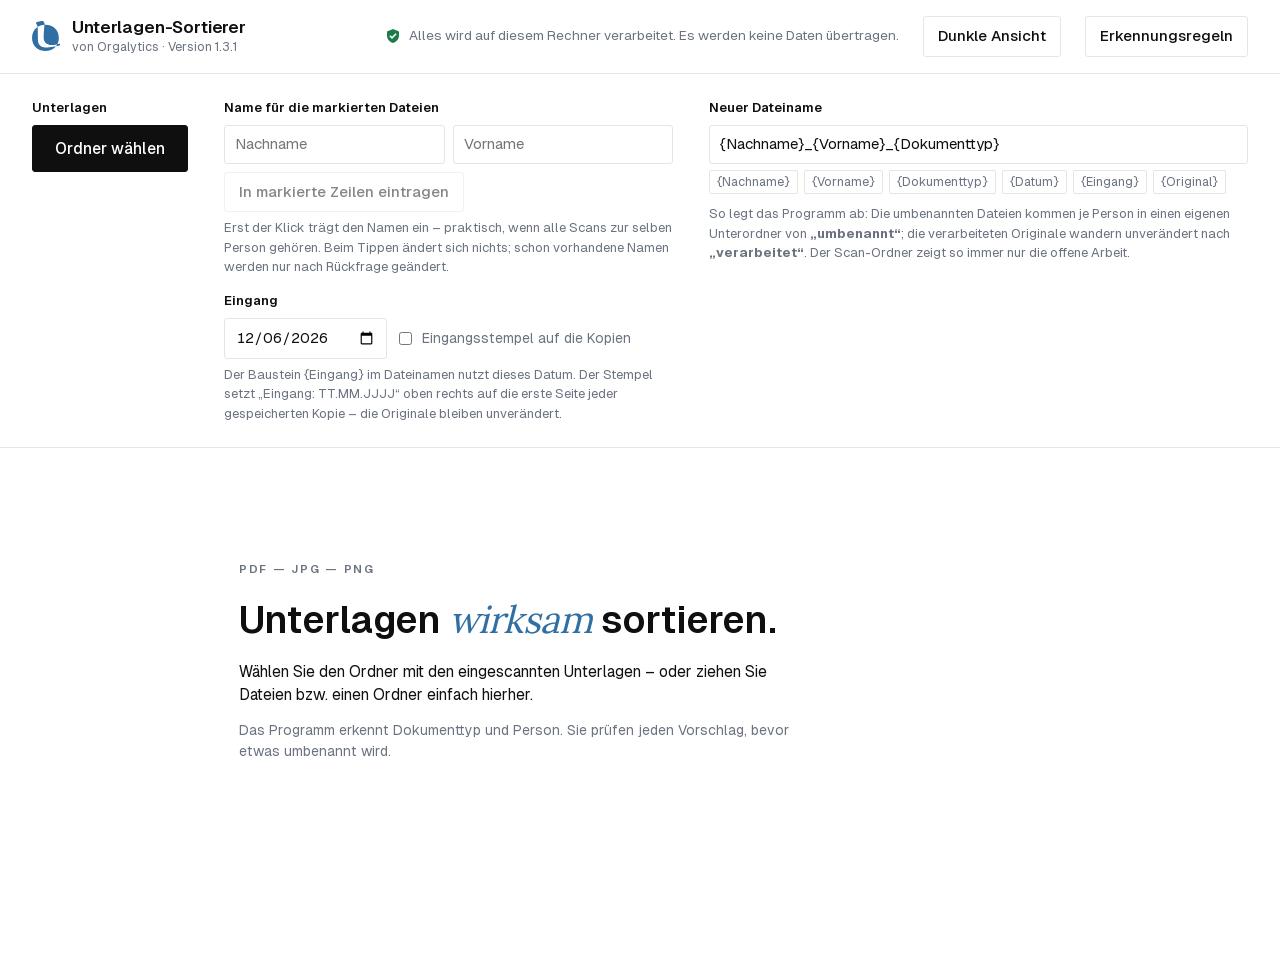
==== commit 4243c8e6: "Text kopieren liest vorher das gesamte Dokument (v1.3.1) „Text kopieren" kopiert jetzt immer den Tex" ====
--- a/Unterlagen-Sortierer/Unterlagen-Sortierer.html
+++ b/Unterlagen-Sortierer/Unterlagen-Sortierer.html
@@ -961,6 +961,19 @@
    damit der Teilen-Dialog sofort klassifizierte Seiten vorfindet und der Mehrtyp-Hinweis
    auch bei langen Stapeln erscheint. Ändert NIE Typ oder Name bereits angezeigter Zeilen.
    Pausiert, während gespeichert wird oder der Teilen-Dialog offen ist. */
+// Eine Seite lesen: Textebene → leere Seite → Texterkennung (mit Dreh-Erkennung)
+async function readPageText(doc, p) {
+  const page = await doc.getPage(p);
+  const tc = await page.getTextContent();
+  let t = tc.items.map((i) => i.str + (i.hasEOL ? "\n" : " ")).join(""), rot = 0, ocrUsed = false;
+  if (t.replace(/\s/g, "").length < 40) {
+    const canvas = await renderPage(page, ocrScale(page));
+    if (inkRatio(canvas) < 0.004) t = "";
+    else { const r = await ocrSmart(canvas); t = r.text; rot = r.rot; ocrUsed = true; }
+  }
+  page.cleanup();
+  return { t, rot, ocrUsed };
+}
 async function backgroundScan() {
   if (state.bgRunning) return;
   state.bgRunning = true;
@@ -970,22 +983,15 @@
       if (state.busy || $("#splitdlg").open) break;
       if (!state.items.includes(it) || it.status !== "done" || !/\.pdf$/i.test(it.name)) continue;
       const max = Math.min(it.pages || 0, 40);
-      if (!it.pageTexts || (it.pagesRead || 0) >= max) continue;
+      if (!it.pageTexts || (it.pagesRead || 0) >= max || it.bgLock) continue;
+      it.bgLock = true;   // verhindert, dass „Text kopieren“ dieselben Seiten gleichzeitig liest
       const doc = await pdfjs.getDocument({ data: (await fileBytes(it)).slice(), isEvalSupported: false }).promise;
       try {
         for (let p = (it.pagesRead || 0) + 1; p <= max; p++) {
           if (state.busy || $("#splitdlg").open || !state.items.includes(it) || it.status !== "done") break;
-          const page = await doc.getPage(p);
-          const tc = await page.getTextContent();
-          let t = tc.items.map((i) => i.str + (i.hasEOL ? "\n" : " ")).join("");
-          let rot = 0;
-          if (t.replace(/\s/g, "").length < 40) {
-            const canvas = await renderPage(page, ocrScale(page));
-            if (inkRatio(canvas) < 0.004) t = "";
-            else { const r = await ocrSmart(canvas); t = r.text; rot = r.rot; it.ocr = true; }
-          }
-          page.cleanup();
-          it.pageTexts.push(t); (it.pageRot || (it.pageRot = []))[p - 1] = rot; it.pagesRead = p;
+          const r = await readPageText(doc, p);
+          if (r.ocrUsed) it.ocr = true;
+          it.pageTexts.push(r.t); (it.pageRot || (it.pageRot = []))[p - 1] = r.rot; it.pagesRead = p;
           // Mehrtyp-Hinweis nachziehen (ohne eine Zeile zu stören, in der gerade getippt wird)
           if (!it.multiHint) {
             const sure = new Set(surePageTypes(it).filter((c) => c.sure).map((c) => c.type));
@@ -995,10 +1001,33 @@
             }
           }
         }
-      } finally { await doc.destroy(); }
+      } finally { await doc.destroy(); it.bgLock = false; }
     }
   } catch (e) { console.error(e); }
   state.bgRunning = false;
+}
+/* Gesamter erkannter Text eines Dokuments (alle bisher gelesenen Seiten) */
+function fullText(it) {
+  return (it.pageTexts && it.pageTexts.length ? it.pageTexts.join("\n") : it.text) || "";
+}
+/* Fürs Kopieren fehlende Seiten SOFORT nachlesen – ohne die 40-Seiten-Kappe,
+   damit wirklich das ganze Dokument in die Zwischenablage kommt. */
+async function readRemaining(it, onProgress) {
+  if (!/\.pdf$/i.test(it.name) || !it.pageTexts) return;
+  while (it.bgLock) await new Promise((r) => setTimeout(r, 200));   // Hintergrund-Lesen abwarten
+  if ((it.pagesRead || 0) >= (it.pages || 0)) return;
+  it.bgLock = true;
+  const pdfjs = await pdfLib();
+  const doc = await pdfjs.getDocument({ data: (await fileBytes(it)).slice(), isEvalSupported: false }).promise;
+  try {
+    for (let p = (it.pagesRead || 0) + 1; p <= it.pages; p++) {
+      if (onProgress) onProgress(p, it.pages);
+      const r = await readPageText(doc, p);
+      if (r.ocrUsed) it.ocr = true;
+      it.pageTexts.push(r.t); (it.pageRot || (it.pageRot = []))[p - 1] = r.rot; it.pagesRead = p;
+    }
+    it.text = fullText(it);
+  } finally { await doc.destroy(); it.bgLock = false; }
 }
 
 /* ---------- Teilen und Zusammenführen ---------- */
@@ -1269,6 +1298,7 @@
       const pageRecs = sg.kept.map((p) => split.pages[p]);
       const ni = newItem({
         name: uniqueListName(segs.length === 1 ? `${base}_${orderChanged ? "sortiert" : "bereinigt"}.pdf` : `${base}_Teil${k + 1}.pdf`),
+        srcItem: it,                                                 // fürs Wegräumen des Originals nach dem Speichern
         data, size: data.length,
         pages: sg.kept.length, pagesRead: sg.kept.length,            // alle Seiten sind schon gelesen
         pageRot: sg.kept.map(() => 0),                               // die neue Datei steht gerade
@@ -1376,6 +1406,18 @@
     setTimeout(() => { btn.textContent = btn.dataset.alt; delete btn.dataset.alt; btn.classList.remove("copied"); }, 1600);
   }
 }
+/* „Text kopieren“: liest zuerst noch fehlende Seiten nach, damit IMMER das
+   ganze Dokument in der Zwischenablage landet (z. B. für den KI-Assistenten). */
+async function copyAll(it, btn) {
+  if (/\.pdf$/i.test(it.name) && (it.pagesRead || 0) < (it.pages || 0)) {
+    const alt = btn.textContent; btn.disabled = true;
+    btn.textContent = "Gesamtes Dokument wird gelesen …";
+    try { await readRemaining(it, (p, n) => setStatus(`Gesamtes Dokument wird gelesen – Seite ${p} von ${n} …`, p / n)); }
+    catch (e) { console.error(e); setStatus("Einige Seiten konnten nicht gelesen werden – kopiert wird der bisher erkannte Text.", undefined, true); }
+    btn.textContent = alt; btn.disabled = false;
+  }
+  copyText(fullText(it), btn);
+}
 const pv = { it: null, page: 1, doc: null, url: null, seq: 0 };
 async function openPreview(it) {
   closePreview();                         // ggf. noch offene/ladende Vorschau sauber beenden
@@ -1526,8 +1568,9 @@
   if (ready && it.text) {
     const d = document.createElement("details"); const s = document.createElement("summary"); s.textContent = "Erkannten Text anzeigen";
     const cp = document.createElement("button"); cp.className = "btn mini"; cp.textContent = "Text kopieren";
-    cp.title = "Den gesamten erkannten Text in die Zwischenablage kopieren"; cp.onclick = () => copyText(it.text, cp);
-    const pre = document.createElement("pre"); pre.textContent = it.text.trim().slice(0, 1500) || "(kein Text erkannt)";
+    cp.title = "Den Text ALLER Seiten in die Zwischenablage kopieren (fehlende Seiten werden erst nachgelesen)";
+    cp.onclick = () => copyAll(it, cp);
+    const pre = document.createElement("pre"); pre.textContent = fullText(it).trim().slice(0, 1500) || "(kein Text erkannt)";
     d.append(s, cp, pre); c7.appendChild(d);
   }
 
@@ -1658,6 +1701,26 @@
       folders.set(key, { dir: dirHandle, taken });
     }
     return folders.get(key);
+  }
+  // Original in den Unterordner „verarbeitet“ verschieben (Scan-Ordner = offene Arbeit).
+  // Liegt die Datei nicht mehr direkt im Scan-Ordner, passiert nichts.
+  async function originalWegraeumen(it) {
+    try {
+      const where = await state.dir.resolve(it.handle);
+      if (!where || where.length !== 1) return false;
+      const vd = await state.dir.getDirectoryHandle("verarbeitet", { create: true });
+      const v = await folderFor("::verarbeitet", vd);
+      const vName = uniqueName(it.name, v.taken);
+      let moved = false;
+      if (typeof it.handle.move === "function") { try { await it.handle.move(vd, vName); moved = true; } catch {} }
+      if (!moved) {
+        const nfh = await vd.getFileHandle(vName, { create: true });
+        const nw = await nfh.createWritable(); await nw.write(await it.handle.getFile()); await nw.close();
+        await state.dir.removeEntry(it.name);
+        it.handle = nfh;
+      }
+      return true;
+    } catch (e) { console.error(e); return false; }
   }
   let ok = 0, fail = 0;
   for (const [i, it] of sel.entries()) {
@@ -1679,24 +1742,7 @@
         const w = await fh.createWritable(); await w.write(turned ? turned.data : await it.handle.getFile()); await w.close();
         // Original in den Unterordner „verarbeitet“ verschieben: Der Scan-Ordner zeigt so immer nur
         // die offene Arbeit – auch nach einem Neustart wird nichts doppelt eingelesen.
-        let verschoben = false;
-        try {
-          const where = await state.dir.resolve(it.handle);
-          if (where && where.length === 1) {   // liegt noch direkt im Scan-Ordner
-            const vd = await state.dir.getDirectoryHandle("verarbeitet", { create: true });
-            const v = await folderFor("::verarbeitet", vd);
-            const vName = uniqueName(oldName, v.taken);
-            let moved = false;
-            if (typeof it.handle.move === "function") { try { await it.handle.move(vd, vName); moved = true; } catch {} }
-            if (!moved) {
-              const nfh = await vd.getFileHandle(vName, { create: true });
-              const nw = await nfh.createWritable(); await nw.write(await it.handle.getFile()); await nw.close();
-              await state.dir.removeEntry(oldName);
-              it.handle = nfh;
-            }
-            verschoben = true;
-          }
-        } catch (e) { console.error(e); }
+        const verschoben = await originalWegraeumen(it);
         it.appliedText = verschoben ? "Kopie gespeichert, Original → verarbeitet" : "Kopie gespeichert";
       }
       const rel = sub + "/" + newName;
@@ -1708,6 +1754,25 @@
       console.error(e); it.status = "failed"; it.error = "Speichern fehlgeschlagen"; fail++;
     }
     renderRow(it);
+  }
+  // Originale geteilter oder zusammengeführter Dateien gelten als verarbeitet, sobald ALLE
+  // daraus erstellten Dateien gespeichert sind – sie wandern dann ebenfalls nach „verarbeitet“.
+  for (const it of state.items) {
+    if (it.status !== "done" || it.selected || !it.handle || it.data) continue;
+    if (!it.splitInto && !it.mergedIntoItem) continue;
+    const kinder = state.items.filter((k) => k.derived && (k.srcItem === it || it.mergedIntoItem === k));
+    const fertig = kinder.filter((k) => k.status === "applied");
+    if (!kinder.length || fertig.length !== kinder.length) continue;
+    if (it.splitInto && kinder.length !== it.splitInto) continue;   // z. B. ein Teil wurde verworfen
+    const oldName = it.name;
+    if (await originalWegraeumen(it)) {
+      it.status = "applied";
+      it.appliedText = it.splitInto ? "Geteilt, Original → verarbeitet" : "Zusammengeführt, Original → verarbeitet";
+      state.done.add(oldName.toLowerCase());
+      log.push(csvLine([now, oldName, "– (nach „verarbeitet“ verschoben)", it.type, it.nachname, it.vorname, "", "",
+        it.splitInto ? "Original wurde geteilt" : "Original wurde zusammengeführt"]));
+      renderRow(it);
+    }
   }
   const lf = await baseTarget.getFileHandle(`Protokoll_${stamp()}.csv`, { create: true });
   const lw = await lf.createWritable(); await lw.write("\ufeff" + log.join("\r\n") + "\r\n"); await lw.close();
@@ -1837,7 +1902,7 @@
   $("#preview").onclick = (e) => { if (e.target === $("#preview")) closePreview(); };
   $("#pvprev").onclick = () => { if (pv.doc && pv.page > 1) { pv.page--; pvRender(); } };
   $("#pvnext").onclick = () => { if (pv.doc && pv.page < pv.doc.numPages) { pv.page++; pvRender(); } };
-  $("#pvcopy").onclick = () => pv.it && copyText(pv.it.text, $("#pvcopy"));
+  $("#pvcopy").onclick = () => pv.it && copyAll(pv.it, $("#pvcopy"));
   $("#pvrot").onclick = async () => {
     if (!pv.it) return;
     const i = pv.doc ? pv.page - 1 : 0;
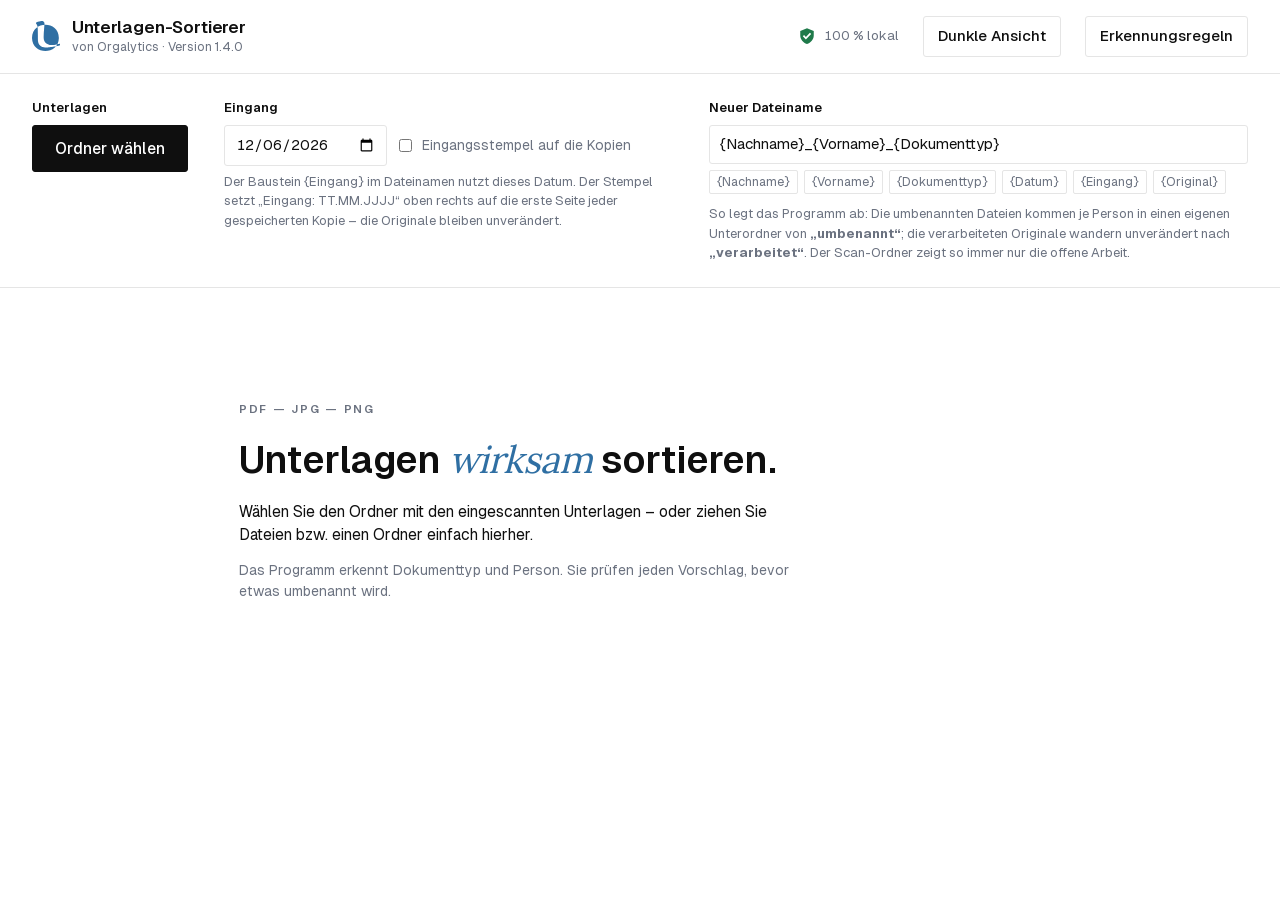
==== commit f28d80a7: "Werkzeugleiste oben angepinnt, Shift-Klick-Markierung, schlanke Kopfzeile (v1.4.0) Struktur-Runde, m" ====
--- a/Unterlagen-Sortierer/Unterlagen-Sortierer.html
+++ b/Unterlagen-Sortierer/Unterlagen-Sortierer.html
@@ -209,13 +209,21 @@
 .actions .summary b { font-weight: 650; }
 .hidden { display: none !important; }
 
-/* Leiste über der Tabelle, sobald mehrere Zeilen markiert sind */
-.selbar {
-  display: flex; align-items: center; gap: 12px; flex-wrap: wrap;
-  background: var(--accent-soft); border: 1px solid color-mix(in srgb, var(--brand) 30%, var(--line));
-  border-radius: 3px; padding: 8px 14px; margin: 0 0 10px;
-}
-.selbar span { font-size: 14px; }
+/* Werkzeugleiste: klebt beim Scrollen oben am Fensterrand */
+.toolbar {
+  position: sticky; top: 0; z-index: 30;
+  display: flex; align-items: center; gap: 10px; flex-wrap: wrap;
+  padding: 9px 32px; background: var(--sheet); border-bottom: 1px solid var(--line);
+}
+.toolbar input[type=text] {
+  border: 1px solid var(--line); background: var(--sheet); border-radius: 3px;
+  padding: 6px 10px; width: 150px; min-width: 0;
+}
+.toolbar input[type=text]:hover { border-color: var(--muted); }
+.tbinfo { font-size: 13.5px; font-weight: 600; min-width: 88px; }
+.tbsep { width: 1px; align-self: stretch; background: var(--line); margin: 2px 4px; }
+.tbhint { margin-left: auto; color: var(--muted); font-size: 12.5px; }
+@media (max-width: 1100px) { .tbhint { display: none; } }
 
 /* Ziehen und Ablegen */
 body.drag .empty { border-color: var(--accent); background: var(--accent-soft); }
@@ -318,9 +326,10 @@
     <span class="logo" id="logo"></span>
     <div><h1 id="produkt">Unterlagen-Sortierer</h1><span class="by" id="firma">von Orgalytics</span></div>
   </div>
-  <span class="safe">
-    <svg width="16" height="16" viewBox="0 0 16 16" aria-hidden="true"><path fill="currentColor" d="M8 1 2 3.5v4C2 11 4.6 14 8 15c3.4-1 6-4 6-7.5v-4L8 1Zm-1 10L4.3 8.3l1.1-1.1L7 8.8l3.6-3.6 1.1 1.1L7 11Z"/></svg>
-    Alles wird auf diesem Rechner verarbeitet. Es werden keine Daten übertragen.
+  <span class="safe" title="Alles wird auf diesem Rechner verarbeitet. Es werden keine Daten übertragen."
+    aria-label="Alles wird auf diesem Rechner verarbeitet. Es werden keine Daten übertragen." tabindex="0">
+    <svg width="18" height="18" viewBox="0 0 16 16" aria-hidden="true"><path fill="currentColor" d="M8 1 2 3.5v4C2 11 4.6 14 8 15c3.4-1 6-4 6-7.5v-4L8 1Zm-1 10L4.3 8.3l1.1-1.1L7 8.8l3.6-3.6 1.1 1.1L7 11Z"/></svg>
+    100&nbsp;% lokal
   </span>
   <button class="btn" id="theme" title="Zwischen heller und dunkler Ansicht wechseln">Dunkle Ansicht</button>
   <button class="btn" id="rules">Erkennungsregeln</button>
@@ -336,15 +345,7 @@
   </div>
 
   <div>
-    <span class="label">Name für die markierten Dateien</span>
-    <div class="field">
-      <input type="text" id="vNach" placeholder="Nachname" autocomplete="off" aria-label="Nachname für markierte Dateien">
-      <input type="text" id="vVor" placeholder="Vorname" autocomplete="off" aria-label="Vorname für markierte Dateien">
-      <button class="btn" id="vApply" disabled>In markierte Zeilen eintragen</button>
-    </div>
-    <p class="hint">Erst der Klick trägt den Namen ein – praktisch, wenn alle Scans zur selben Person gehören.
-      Beim Tippen ändert sich nichts; schon vorhandene Namen werden nur nach Rückfrage geändert.</p>
-    <span class="label" style="margin-top:14px">Eingang</span>
+    <span class="label">Eingang</span>
     <div class="field">
       <input type="date" id="eingang" aria-label="Eingangsdatum">
       <label class="onlycheck"><input type="checkbox" id="stempel"> Eingangsstempel auf die Kopien</label>
@@ -364,6 +365,20 @@
   </div>
 </section>
 
+<!-- Werkzeugleiste: klebt beim Scrollen oben – alles, was man je Dokumenten-Gruppe braucht -->
+<div class="toolbar hidden" id="toolbar">
+  <label class="onlycheck"><input type="checkbox" id="tball" checked aria-label="Alle Zeilen markieren"> Alle</label>
+  <span class="tbinfo" id="tbinfo"></span>
+  <input type="text" id="vNach" placeholder="Nachname" autocomplete="off" aria-label="Nachname für markierte Dateien">
+  <input type="text" id="vVor" placeholder="Vorname" autocomplete="off" aria-label="Vorname für markierte Dateien">
+  <button class="btn" id="vApply" disabled
+    title="Erst der Klick trägt den Namen in alle markierten Zeilen ein – vorhandene Namen werden nur nach Rückfrage geändert">In markierte Zeilen eintragen</button>
+  <span class="tbsep" aria-hidden="true"></span>
+  <button class="btn" id="merge" disabled
+    title="Die markierten Dateien in Listenreihenfolge zu einer PDF-Datei verbinden">Zu einer PDF zusammenführen</button>
+  <span class="tbhint">Tipp: Shift-Klick markiert eine ganze Reihe.</span>
+</div>
+
 <div class="status" id="status" aria-live="polite"></div>
 
 <main class="list" id="list">
@@ -372,10 +387,6 @@
     <h2>Unterlagen <em>wirksam</em> sortieren.</h2>
     <p>Wählen Sie den Ordner mit den eingescannten Unterlagen – oder ziehen Sie Dateien bzw. einen Ordner einfach hierher.</p>
     <p class="sub">Das Programm erkennt Dokumenttyp und Person. Sie prüfen jeden Vorschlag, bevor etwas umbenannt wird.</p>
-  </div>
-  <div class="selbar hidden" id="selbar">
-    <span id="selinfo"></span>
-    <button class="btn" id="merge">Zu einer PDF zusammenführen</button>
   </div>
   <div class="tablewrap hidden" id="tablewrap">
     <table>
@@ -1502,6 +1513,7 @@
   $("#empty").classList.toggle("hidden", has);
   $("#tablewrap").classList.toggle("hidden", !has);
   $("#actions").classList.toggle("hidden", !has);
+  $("#toolbar").classList.toggle("hidden", !has);
   const tb = $("#rows"); tb.innerHTML = "";
   for (const it of state.items) { it.tr = document.createElement("tr"); tb.appendChild(it.tr); renderRow(it); }
   updateActions();
@@ -1513,8 +1525,21 @@
   const td = (cls) => { const d = document.createElement("td"); if (cls) d.className = cls; tr.appendChild(d); return d; };
   const ready = it.status === "done";
 
-  const c1 = td("sel"); const cb = document.createElement("input"); cb.type = "checkbox"; cb.checked = it.selected; cb.setAttribute("aria-label", "Datei " + it.name + " einbeziehen");
-  cb.onchange = () => { it.selected = cb.checked; tr.classList.toggle("skip", !it.selected); updateActions(); }; c1.appendChild(cb);
+  const c1 = td("sel"); const cb = document.createElement("input"); cb.type = "checkbox"; cb.checked = it.selected;
+  cb.setAttribute("aria-label", "Datei " + it.name + " einbeziehen"); cb.title = "Mit Shift-Klick bis hierher markieren";
+  cb.onclick = (e) => {
+    const idx = state.items.indexOf(it);
+    if (e.shiftKey && state.lastSel != null && state.lastSel !== idx) {
+      // Shift-Klick: ganze Reihe bis zur zuletzt angeklickten Zeile gemeinsam umschalten
+      const [a, b] = [Math.min(idx, state.lastSel), Math.max(idx, state.lastSel)];
+      for (let i = a; i <= b; i++) { const o = state.items[i]; o.selected = cb.checked; renderRow(o); }
+    } else {
+      it.selected = cb.checked; tr.classList.toggle("skip", !it.selected);
+    }
+    state.lastSel = idx;
+    updateActions();
+  };
+  c1.appendChild(cb);
 
   const c2 = td("thumb"); const tb = document.createElement("button"); tb.className = "thumbbox"; tb.title = "Vorschau öffnen"; tb.setAttribute("aria-label", "Vorschau von " + it.name + " öffnen");
   if (it.thumb) { const im = document.createElement("img"); im.src = it.thumb; im.alt = ""; tb.appendChild(im); }
@@ -1601,11 +1626,20 @@
   $("#summary").innerHTML = t + ".";
   $("#apply").textContent = !state.dir ? "Als ZIP-Datei speichern" : "Umbenannte Kopien speichern";
   $("#apply").disabled = state.busy || sel.length === 0;
-  $("#vApply").disabled = state.busy || !$("#vNach").value.trim();
-  const mergeOk = !state.busy && sel.length >= 2 && !!window.PDFLib;
-  $("#selbar").classList.toggle("hidden", !mergeOk);
-  if (mergeOk) $("#selinfo").textContent = `${sel.length} Dateien markiert –`;
+  $("#vApply").disabled = state.busy || !$("#vNach").value.trim() || !sel.length;
+  $("#merge").disabled = state.busy || sel.length < 2 || !window.PDFLib;
+  $("#tbinfo").textContent = `${sel.length} ${sel.length === 1 ? "Datei" : "Dateien"} markiert`;
+  const wählbar = state.items.filter((i) => i.status === "done");
+  for (const cb of [$("#all"), $("#tball")]) {
+    cb.checked = wählbar.length > 0 && sel.length === wählbar.length;
+    cb.indeterminate = sel.length > 0 && sel.length < wählbar.length;
+  }
   $("#rescan").hidden = !state.dir || state.busy;
+}
+function setAllSelected(checked) {
+  state.items.forEach((i) => { i.selected = checked; renderRow(i); });
+  state.lastSel = null;
+  updateActions();
 }
 
 /* ---------- Umbenennen ---------- */
@@ -1880,7 +1914,8 @@
   $("#eingang").onchange = () => state.items.forEach(updatePreview);
   $("#stempel").checked = store.get("stempel", "0") === "1";
   $("#stempel").onchange = () => store.set("stempel", $("#stempel").checked ? "1" : "0");
-  $("#all").onchange = (e) => { state.items.forEach((i) => { i.selected = e.target.checked; renderRow(i); }); updateActions(); };
+  $("#all").onchange = (e) => setAllSelected(e.target.checked);
+  $("#tball").onchange = (e) => setAllSelected(e.target.checked);
   $("#apply").onclick = apply;
   $("#onlycheck").onchange = () => state.items.forEach(applyRowFilter);
   initDrop();
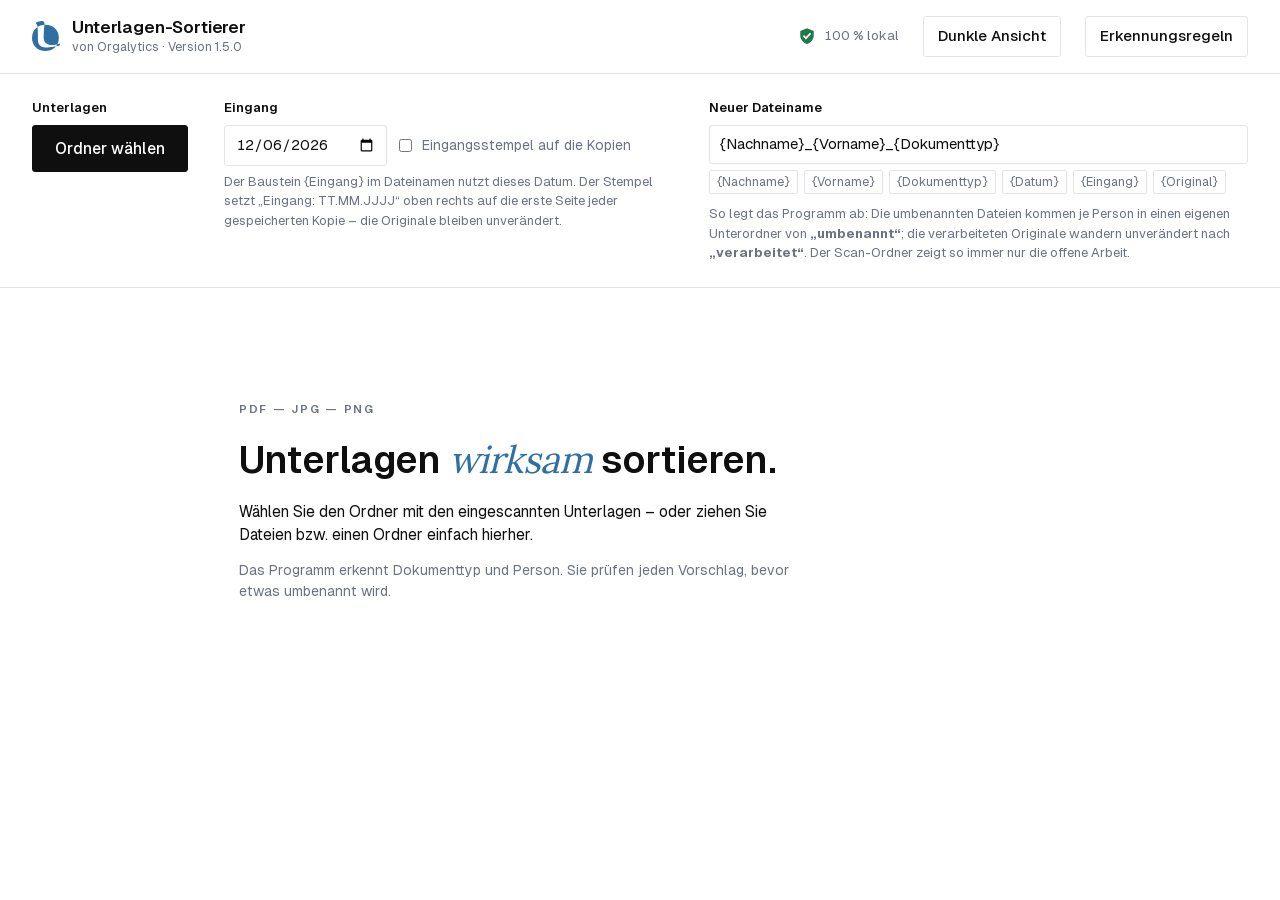
==== commit e5ca7688: "Dokumenttypen der Kolleginnen, Bündeln nach Typ, Prüfauftrag-Knopf (v1.5.0) Die Typenliste kommt jet" ====
--- a/Unterlagen-Sortierer/Unterlagen-Sortierer.html
+++ b/Unterlagen-Sortierer/Unterlagen-Sortierer.html
@@ -275,6 +275,7 @@
   background: hsl(var(--h) 45% 94%); color: hsl(var(--h) 45% 24%); border-radius: 0 3px 3px 0; padding: 3px 10px 3px 8px; margin-bottom: 7px;
 }
 :root[data-theme="dark"] .rule .tabname { background: hsl(var(--h) 25% 18%); color: hsl(var(--h) 55% 85%); border-left-color: hsl(var(--h) 45% 60%); }
+.rule .ruleinfo { margin-left: 10px; color: var(--muted); font-size: 13px; }
 .rule .kws { display: flex; flex-wrap: wrap; gap: 5px; }
 .kw { font-size: 12.5px; border-radius: 2px; padding: 2px 8px; }
 .kw.stark { background: var(--accent-soft); color: var(--ink); border: 1px solid color-mix(in srgb, var(--brand) 35%, var(--line)); font-weight: 600; }
@@ -432,6 +433,8 @@
     <div class="pages" id="splitpages"></div>
   </div>
   <div class="dlgfoot">
+    <button class="btn" id="bundle" disabled
+      title="Alle Seiten gleichen Dokumenttyps zusammenschieben und je Typ eine Trennstelle setzen – vor dem Teilen prüfbar und änderbar">Nach Dokumenttyp bündeln</button>
     <div class="dlginfo" id="splitinfo"></div>
     <button class="btn" id="splitcancel">Abbrechen</button>
     <button class="btn primary" id="splitok" disabled>Teilen</button>
@@ -445,6 +448,7 @@
     <div class="pvhead">
       <span class="pvtitle" id="pvtitle"></span>
       <button class="btn" id="pvcopy">Text kopieren</button>
+      <button class="btn" id="pvcheck" title="Text aller Seiten samt Prüfauftrag kopieren – zum Einfügen in den DSGVO-konformen KI-Assistenten">Mit Prüfauftrag kopieren</button>
       <button class="btn" id="pvrot" title="Seite um 90 Grad drehen – die Drehung wird beim Speichern übernommen">Seite drehen</button>
       <button class="btn" id="pvext">In neuem Fenster öffnen</button>
       <button class="btn" id="pvclose">Schließen</button>
@@ -943,7 +947,11 @@
 function analyse(it) {
   const c = classify(it.text);
   if (!it.manual.type) { it.type = c.type; it.typeSure = c.sure; it.why = c.why; }
-  const nm = findName(it.text);
+  // Je Kunde abschaltbar (regeln.js, namenErkennen: false): Dann gilt nur der
+  // oben eingetragene Fallname – die Tabelle zeigt keine erkannten Namen.
+  const nm = R.namenErkennen === false
+    ? { nachname: "", vorname: "", src: "", sure: false }
+    : findName(it.text);
   if (!it.manual.nachname) it.nachname = nm.nachname;
   if (!it.manual.vorname) it.vorname = nm.vorname;
   if (!it.manual.nachname && !it.manual.vorname) { it.nameSrc = nm.src; it.nameSure = nm.sure; }
@@ -1203,6 +1211,28 @@
   const wrap = $("#splitpages"); wrap.innerHTML = "";
   split.order.forEach((orig, disp) => renderSplitCard(wrap, disp, orig, split.pages[orig]));
 }
+/* „Nach Dokumenttyp bündeln“: Seiten gleichen Typs zusammenschieben (Reihenfolge innerhalb
+   des Typs bleibt), Trennstellen je Typ setzen. Nur die ANSICHT ändert sich – die Mitarbeiterin
+   kann danach weiter Seiten verschieben und Trennstellen ändern; gespeichert wird erst beim Teilen. */
+function bundleByType() {
+  if (split.running) return;
+  const key = (o) => { const r = split.pages[o]; return r.leer ? "···leer" : (r.cls && r.cls.type) || "?"; };
+  const groups = [];   // Reihenfolge = erstes Vorkommen; leere Seiten ans Ende
+  for (const o of split.order) {
+    const k = key(o);
+    let g = groups.find((x) => x.k === k);
+    if (!g) { g = { k, pages: [] }; groups.push(g); }
+    g.pages.push(o);
+  }
+  groups.sort((a, b) => (a.k === "···leer") - (b.k === "···leer"));
+  split.order = groups.flatMap((g) => g.pages);
+  split.cuts = new Set();
+  let pos = 0;
+  for (const g of groups) { if (pos > 0) split.cuts.add(pos); pos += g.pages.length; }
+  split.auto = false;
+  renderSplitPages();
+  updateSplitInfo();
+}
 /* Seite per Drag & Drop an eine neue Position ziehen: Trennvorschlag wird neu berechnet */
 function movePage(from, to) {
   const [x] = split.order.splice(from, 1);
@@ -1288,6 +1318,7 @@
     : segs.length === 1 && orderChanged ? "Sortiert speichern"
     : segs.length === 1 && dropped ? "Ohne weggelassene Seiten speichern" : "Teilen";
   $("#splitok").disabled = split.running || !segs.length || (segs.length < 2 && !dropped && !orderChanged);
+  $("#bundle").disabled = split.running;
 }
 async function doSplit() {
   const segs = splitSegments();
@@ -1418,8 +1449,9 @@
   }
 }
 /* „Text kopieren“: liest zuerst noch fehlende Seiten nach, damit IMMER das
-   ganze Dokument in der Zwischenablage landet (z. B. für den KI-Assistenten). */
-async function copyAll(it, btn) {
+   ganze Dokument in der Zwischenablage landet (z. B. für den KI-Assistenten).
+   vorspann: optionaler Text davor (Prüfauftrag aus regeln.js). */
+async function copyAll(it, btn, vorspann) {
   if (/\.pdf$/i.test(it.name) && (it.pagesRead || 0) < (it.pages || 0)) {
     const alt = btn.textContent; btn.disabled = true;
     btn.textContent = "Gesamtes Dokument wird gelesen …";
@@ -1427,7 +1459,7 @@
     catch (e) { console.error(e); setStatus("Einige Seiten konnten nicht gelesen werden – kopiert wird der bisher erkannte Text.", undefined, true); }
     btn.textContent = alt; btn.disabled = false;
   }
-  copyText(fullText(it), btn);
+  copyText((vorspann ? vorspann + "\n\n---\n\n" : "") + fullText(it), btn);
 }
 const pv = { it: null, page: 1, doc: null, url: null, seq: 0 };
 async function openPreview(it) {
@@ -1488,10 +1520,12 @@
   for (const t of R.dokumenttypen) {
     const d = document.createElement("div"); d.className = "rule";
     const h = document.createElement("span"); h.className = "tabname"; h.style.setProperty("--h", hue(t.name)); h.textContent = t.name;
+    d.appendChild(h);
+    if (t.info) { const i = document.createElement("span"); i.className = "ruleinfo"; i.textContent = t.info; d.appendChild(i); }
     const kws = document.createElement("div"); kws.className = "kws";
     for (const k of t.stark || []) { const s = document.createElement("span"); s.className = "kw stark"; s.textContent = k; s.title = "Eindeutiger Begriff (zählt stark)"; kws.appendChild(s); }
     for (const k of t.schwach || []) { const s = document.createElement("span"); s.className = "kw schwach"; s.textContent = k; s.title = "Unterstützender Begriff (zählt schwach)"; kws.appendChild(s); }
-    d.append(h, kws); body.appendChild(d);
+    d.appendChild(kws); body.appendChild(d);
   }
   $("#rulesdlg").showModal();
 }
@@ -1585,7 +1619,10 @@
       inp.value = it[f]; inp.setAttribute("aria-label", f === "nachname" ? "Nachname" : "Vorname"); inp.disabled = it.status === "applied";
       inp.oninput = () => { it[f] = inp.value; it.manual[f] = true; inp.classList.toggle("missing", f === "nachname" && !inp.value.trim()); updatePreview(it); updateActions(); };
       c.appendChild(inp);
-      if (f === "nachname") { const s = document.createElement("div"); s.className = "src"; s.textContent = (it.manual.nachname || it.manual.vorname) ? "Von Hand eingetragen" : "Quelle: " + it.nameSrc; c.appendChild(s); }
+      if (f === "nachname") {
+        const txt = (it.manual.nachname || it.manual.vorname) ? "Von Hand eingetragen" : it.nameSrc ? "Quelle: " + it.nameSrc : "";
+        if (txt) { const s = document.createElement("div"); s.className = "src"; s.textContent = txt; c.appendChild(s); }
+      }
     }
   }
 
@@ -1921,6 +1958,7 @@
   initDrop();
   $("#merge").onclick = mergeSelected;
   $("#splitok").onclick = doSplit;
+  $("#bundle").onclick = bundleByType;
   $("#splitcancel").onclick = closeSplit;
   $("#splitdlg").addEventListener("cancel", (e) => {
     // Esc schließt zuerst nur die Vergrößerung, erst der zweite Esc den Dialog
@@ -1938,6 +1976,9 @@
   $("#pvprev").onclick = () => { if (pv.doc && pv.page > 1) { pv.page--; pvRender(); } };
   $("#pvnext").onclick = () => { if (pv.doc && pv.page < pv.doc.numPages) { pv.page++; pvRender(); } };
   $("#pvcopy").onclick = () => pv.it && copyAll(pv.it, $("#pvcopy"));
+  // „Mit Prüfauftrag kopieren“: Prüftext aus regeln.js vor den Dokumenttext setzen
+  if (R.pruefauftrag) $("#pvcheck").onclick = () => pv.it && copyAll(pv.it, $("#pvcheck"), R.pruefauftrag);
+  else $("#pvcheck").classList.add("hidden");
   $("#pvrot").onclick = async () => {
     if (!pv.it) return;
     const i = pv.doc ? pv.page - 1 : 0;
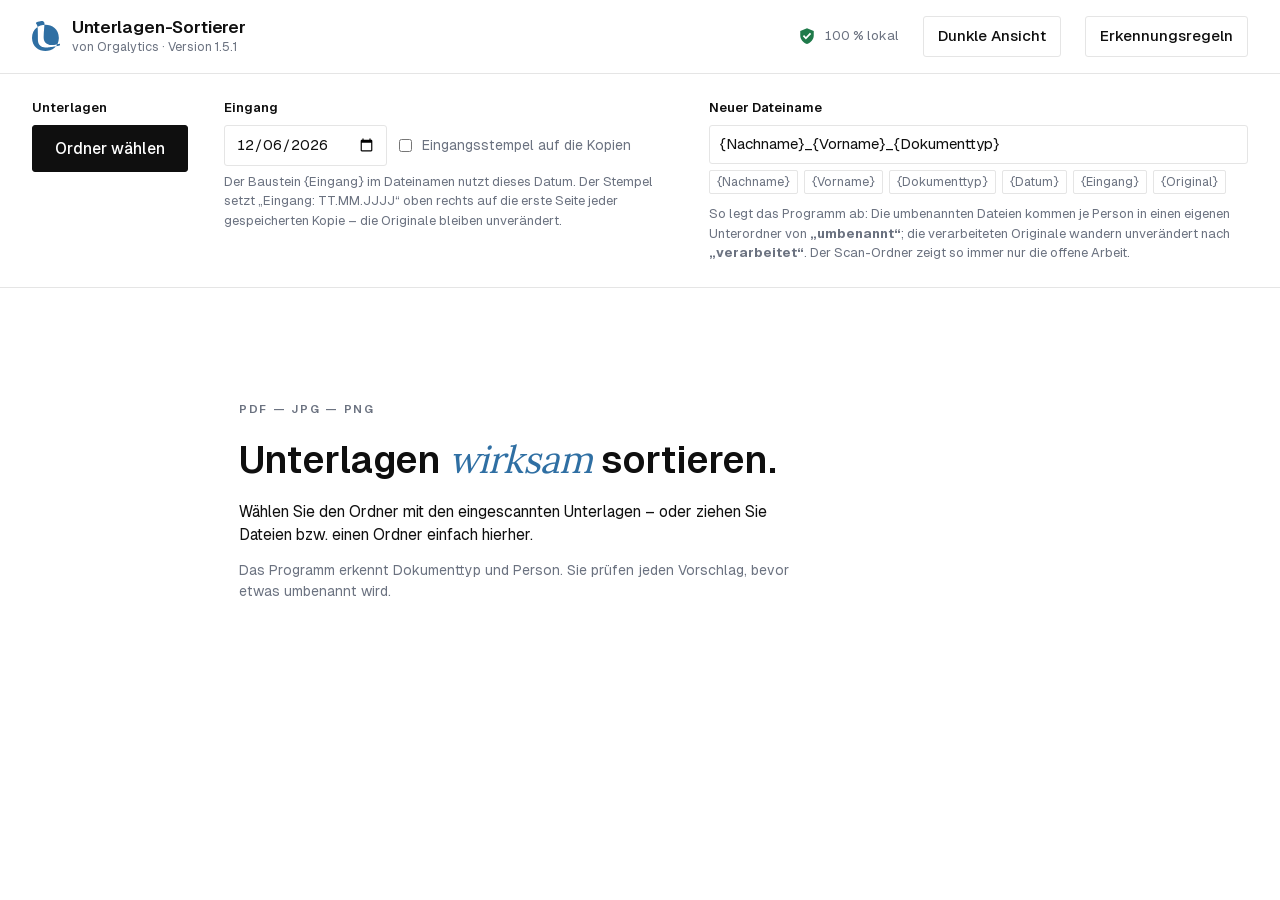
==== commit 52eec2a8: "Neuer Standard: Fallname nur oben in der Werkzeugleiste (v1.5.1) Auf Wunsch des Service Points ist d" ====
--- a/Unterlagen-Sortierer/Unterlagen-Sortierer.html
+++ b/Unterlagen-Sortierer/Unterlagen-Sortierer.html
@@ -145,7 +145,11 @@
 .empty p { margin: 8px 0; color: var(--ink); max-width: 58ch; font-size: 15.5px; }
 .empty p.sub { color: var(--muted); font-size: 14px; margin-top: 14px; }
 .tablewrap { overflow-x: auto; background: var(--sheet); border: 1px solid var(--line); border-radius: 4px; }
+/* Ohne Namenserkennung (regeln.js, Standard) kommt der Name nur aus der Werkzeugleiste –
+   die Namens-Spalten entfallen dann ganz */
+.tablewrap.no-names .namecol { display: none; }
 table { border-collapse: collapse; width: 100%; min-width: 980px; }
+.tablewrap.no-names table { min-width: 760px; }
 th { text-align: left; font-size: 12.5px; font-weight: 600; color: var(--muted); padding: 11px 10px; border-bottom: 1px solid var(--line); white-space: nowrap; background: var(--sheet); }
 td { padding: 12px 10px; border-bottom: 1px solid var(--line); vertical-align: top; }
 tr:last-child td { border-bottom: 0; }
@@ -393,7 +397,7 @@
     <table>
       <thead><tr>
         <th><input type="checkbox" id="all" checked aria-label="Alle auswählen"></th>
-        <th></th><th>Datei</th><th>Dokumenttyp</th><th>Nachname</th><th>Vorname</th><th>Neuer Name</th><th>Status</th>
+        <th></th><th>Datei</th><th>Dokumenttyp</th><th class="namecol">Nachname</th><th class="namecol">Vorname</th><th>Neuer Name</th><th>Status</th>
       </tr></thead>
       <tbody id="rows"></tbody>
     </table>
@@ -1613,7 +1617,7 @@
   }
 
   for (const f of ["nachname", "vorname"]) {
-    const c = td();
+    const c = td("namecol");
     if (ready || it.status === "applied") {
       const inp = document.createElement("input"); inp.type = "text"; inp.className = "name" + (f === "nachname" && !it.nachname ? " missing" : "");
       inp.value = it[f]; inp.setAttribute("aria-label", f === "nachname" ? "Nachname" : "Vorname"); inp.disabled = it.status === "applied";
@@ -1931,6 +1935,7 @@
     $("#pick").textContent = "Dateien wählen";
     setStatus("Hinweis: Dieser Browser kann Ordner nicht direkt bearbeiten – die umbenannten Dateien werden als ZIP-Datei gespeichert. Mit Microsoft Edge oder Google Chrome arbeitet das Programm direkt im Ordner.");
   }
+  $("#tablewrap").classList.toggle("no-names", R.namenErkennen === false);
   $("#muster").value = store.get("muster", R.dateiname || "{Nachname}_{Vorname}_{Dokumenttyp}");
 
   for (const p of PLACEHOLDERS) {
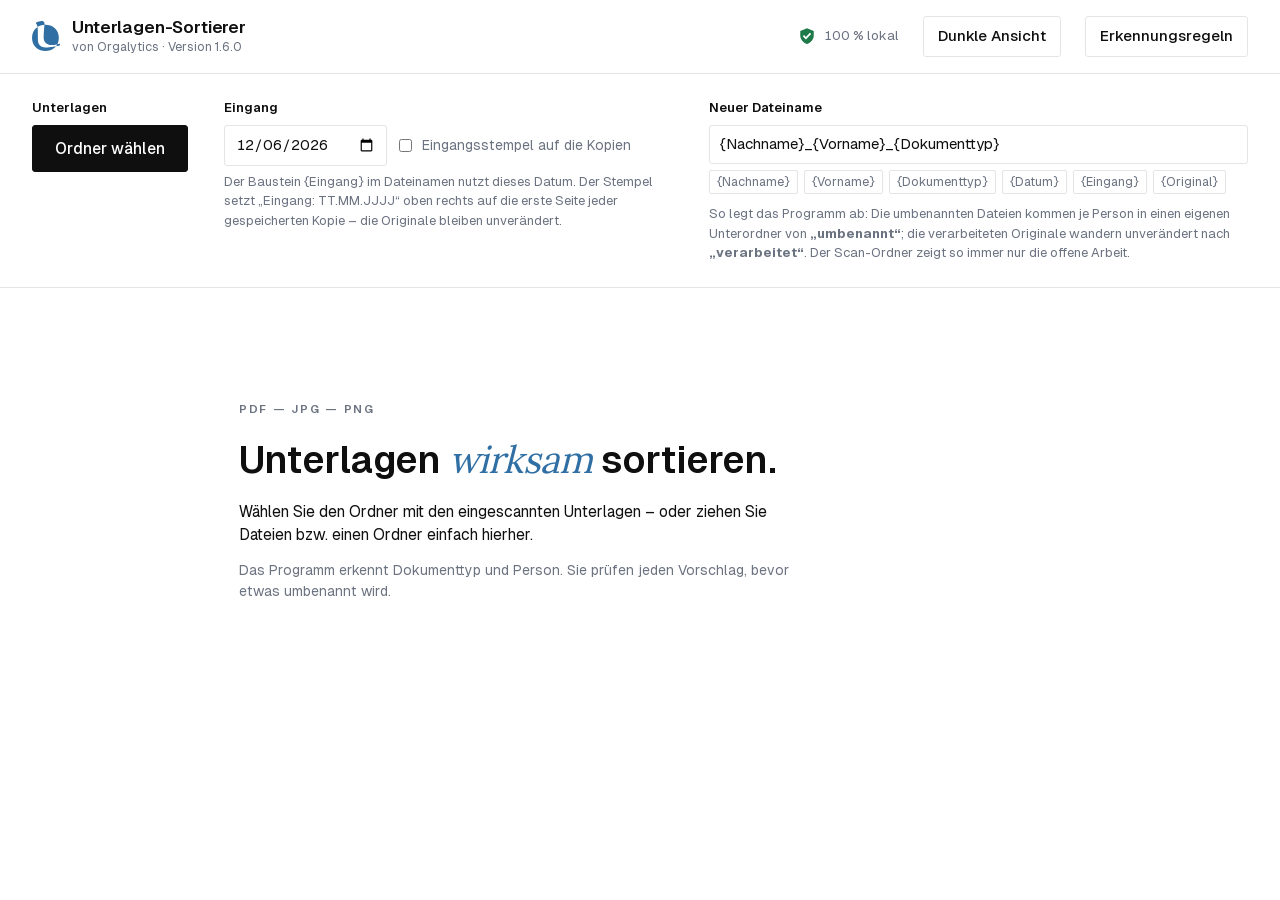
==== commit 69f9bc07: "Zusammenführen-Dialog und Sortieren per KI-Assistent (v1.6.0) Zusammenführen nutzerfreundlich: Der K" ====
--- a/Unterlagen-Sortierer/Unterlagen-Sortierer.html
+++ b/Unterlagen-Sortierer/Unterlagen-Sortierer.html
@@ -439,12 +439,37 @@
   <div class="dlgfoot">
     <button class="btn" id="bundle" disabled
       title="Alle Seiten gleichen Dokumenttyps zusammenschieben und je Typ eine Trennstelle setzen – vor dem Teilen prüfbar und änderbar">Nach Dokumenttyp bündeln</button>
+    <button class="btn" id="sortcopy" disabled
+      title="Sortier-Auftrag samt Seitentexten in die Zwischenablage kopieren – zum Einfügen in den DSGVO-konformen KI-Assistenten">Sortier-Auftrag kopieren</button>
+    <button class="btn" id="sortpaste" disabled
+      title="Die Antwort des KI-Assistenten (Reihenfolge: 2, 1, 3 …) einfügen – die Seiten werden entsprechend umsortiert, prüfbar vor dem Teilen">KI-Antwort einfügen</button>
     <div class="dlginfo" id="splitinfo"></div>
     <button class="btn" id="splitcancel">Abbrechen</button>
     <button class="btn primary" id="splitok" disabled>Teilen</button>
   </div>
   <!-- Liegt IM Dialog, damit die Vergrößerung über dem modalen Dialog (Top-Layer) erscheint -->
   <div class="zoom hidden" id="zoom"><img id="zoomimg" alt="Vergrößerte Seitenansicht"></div>
+</dialog>
+
+<dialog class="split" id="mergedlg" aria-label="Dateien zusammenführen">
+  <div class="dlghead"><h2>Zu einer PDF zusammenführen</h2></div>
+  <div class="dlgbody">
+    <p class="hint">Die markierten Dateien werden in dieser Reihenfolge zu EINER PDF-Datei verbunden.
+      Karten lassen sich mit der Maus umsortieren, „weglassen“ nimmt eine Datei heraus.
+      Die Originale bleiben unverändert und werden nur abgewählt.</p>
+    <div class="pages" id="mergecards"></div>
+    <div class="field" style="margin-top:14px; align-items:center">
+      <span class="label" style="margin:0 4px 0 0">Neuer Dateiname</span>
+      <input type="text" id="mergename" spellcheck="false" aria-label="Dateiname der neuen PDF" style="flex:1 1 280px">
+      <span class="hint" style="margin:0">.pdf</span>
+    </div>
+    <p class="why warn hidden" id="mergewarn" style="max-width:none">Die Dateien haben verschiedene Dokumenttypen – bitte den Typ der neuen Zeile danach prüfen.</p>
+  </div>
+  <div class="dlgfoot">
+    <div class="dlginfo" id="mergeinfo"></div>
+    <button class="btn" id="mergecancel">Abbrechen</button>
+    <button class="btn primary" id="mergeok">Zusammenführen</button>
+  </div>
 </dialog>
 
 <div class="pv hidden" id="preview">
@@ -800,6 +825,8 @@
 function clean(v) { return String(v || "").trim().replace(/[<>:"/\\|?*\x00-\x1F]/g, "").replace(/\s+/g, "-"); }
 function buildName(item) {
   const ext = "." + item.name.split(".").pop().toLowerCase();
+  // Im Zusammenführen-Dialog von Hand vergebener Name: gilt fest, Muster greift nicht
+  if (item.fixedName) return (String(item.fixedName).replace(/[<>:"/\\|?*\x00-\x1F]/g, "").trim().slice(0, 150) || "Dokument") + ext;
   const orig = item.name.replace(/\.[^.]+$/, "");
   let s = setting("muster")
     .replace(/\{Nachname\}/gi, clean(item.nachname) || "Unbekannt")
@@ -1237,6 +1264,25 @@
   renderSplitPages();
   updateSplitInfo();
 }
+/* Sortieren mit dem KI-Assistenten (offline-konform über die Zwischenablage):
+   "Sortier-Auftrag kopieren" legt Auftrag + nummerierte Seitentexte in die Zwischenablage;
+   die Antwort im festen Format "Reihenfolge: 2, 1, 3" übernimmt "KI-Antwort einfügen". */
+function copySortAuftrag(btn) {
+  const teile = split.order.map((o, i) => `=== Seite ${i + 1} ===\n${(split.pages[o].text || "").trim() || "(leere Seite)"}`);
+  copyText(R.sortierauftrag + "\n\n" + teile.join("\n\n"), btn);
+}
+function pasteSortAntwort() {
+  const raw = prompt("Antwort des KI-Assistenten hier einfügen (Format: Reihenfolge: 2, 1, 3):") || "";
+  const zahlen = raw.match(/\d+/g);
+  if (!zahlen) { setStatus("In der eingefügten Antwort wurde keine Reihenfolge gefunden.", undefined, true); return; }
+  const n = split.order.length, neu = [];
+  for (const z of zahlen.map(Number)) if (z >= 1 && z <= n && !neu.includes(z - 1)) neu.push(z - 1);
+  for (let i = 0; i < n; i++) if (!neu.includes(i)) neu.push(i);   // nicht genannte Seiten hinten anhängen
+  split.order = neu.map((disp) => split.order[disp]);              // Zahlen = Nummern aus dem kopierten Auftrag
+  split.cuts.clear(); split.auto = true;
+  renderSplitPages(); proposeCuts(); updateSplitInfo();
+  setStatus("Die Seiten wurden nach der eingefügten Reihenfolge sortiert – bitte das Ergebnis prüfen.");
+}
 /* Seite per Drag & Drop an eine neue Position ziehen: Trennvorschlag wird neu berechnet */
 function movePage(from, to) {
   const [x] = split.order.splice(from, 1);
@@ -1323,6 +1369,7 @@
     : segs.length === 1 && dropped ? "Ohne weggelassene Seiten speichern" : "Teilen";
   $("#splitok").disabled = split.running || !segs.length || (segs.length < 2 && !dropped && !orderChanged);
   $("#bundle").disabled = split.running;
+  $("#sortcopy").disabled = split.running; $("#sortpaste").disabled = split.running;
 }
 async function doSplit() {
   const segs = splitSegments();
@@ -1371,10 +1418,64 @@
 }
 function closeSplit() { split.abort = true; try { $("#splitdlg").close(); } catch {} }
 
-async function mergeSelected() {
+/* ---------- Zusammenführen-Dialog: erst sehen und ändern, dann machen ---------- */
+const merge = { items: [], order: [], drop: new Set(), drag: undefined, touched: false };
+function mergeKept() { return merge.order.filter((o) => !merge.drop.has(o)).map((o) => merge.items[o]); }
+function mergeTypes(kept) { return new Set(kept.filter((k) => k.manual.type || k.typeSure).map((k) => k.type)); }
+// Namensvorschlag nach dem Dateinamen-Muster (Typ = gemeinsamer sicherer Typ, sonst der der ersten Datei)
+function mergeVorschlag(kept) {
+  if (!kept.length) return "";
+  const first = kept[0], types = mergeTypes(kept);
+  const typ = types.size === 1 ? [...types][0] : (first.type || UNKNOWN);
+  return buildName({ name: "x.pdf", nachname: first.nachname, vorname: first.vorname, type: typ, datum: first.datum }).replace(/\.pdf$/i, "");
+}
+function openMerge() {
   const sel = state.items.filter((i) => i.selected && i.status === "done");
   if (sel.length < 2 || state.busy) return;
-  if (!confirm(`${sel.length} markierte Dateien werden in der Reihenfolge der Liste zu einer PDF-Datei zusammengeführt. Die Originale bleiben unverändert. Fortfahren?`)) return;
+  merge.items = sel; merge.order = sel.map((_, i) => i); merge.drop = new Set(); merge.drag = undefined; merge.touched = false;
+  renderMergeCards(); updateMergeInfo();
+  $("#mergedlg").showModal();
+}
+function renderMergeCards() {
+  const wrap = $("#mergecards"); wrap.innerHTML = "";
+  merge.order.forEach((orig, disp) => {
+    const it = merge.items[orig];
+    const card = document.createElement("div"); card.className = "page"; card.draggable = true;
+    card.title = "Mit der Maus in eine neue Reihenfolge ziehen";
+    card.classList.toggle("drop", merge.drop.has(orig));
+    card.ondragstart = (e) => { merge.drag = disp; e.dataTransfer.effectAllowed = "move"; };
+    card.ondragover = (e) => { e.preventDefault(); e.dataTransfer.dropEffect = "move"; };
+    card.ondrop = (e) => {
+      e.preventDefault();
+      if (merge.drag !== undefined && merge.drag !== disp) { const [x] = merge.order.splice(merge.drag, 1); merge.order.splice(disp, 0, x); renderMergeCards(); updateMergeInfo(); }
+      merge.drag = undefined;
+    };
+    const img = document.createElement("img"); img.src = it.thumb || ""; img.alt = "";
+    const no = document.createElement("span"); no.className = "pno"; no.textContent = (it.originalName || it.name) + (it.pages > 1 ? ` – ${it.pages} Seiten` : "");
+    const ty = document.createElement("span"); ty.className = "ptype"; ty.textContent = it.type || "?"; ty.style.setProperty("--h", hue(it.type || "?"));
+    const skip = document.createElement("button"); skip.type = "button"; skip.className = "skippage"; skip.textContent = merge.drop.has(orig) ? "dazunehmen" : "weglassen";
+    skip.title = "Diese Datei beim Zusammenführen weglassen";
+    skip.onclick = () => { if (merge.drop.has(orig)) merge.drop.delete(orig); else merge.drop.add(orig); renderMergeCards(); updateMergeInfo(); };
+    card.append(img, no, ty, skip);
+    wrap.appendChild(card);
+  });
+}
+function updateMergeInfo() {
+  const kept = mergeKept();
+  const seiten = kept.reduce((s, k) => s + (k.pages || 1), 0);
+  $("#mergeinfo").textContent = kept.length < 2
+    ? "Bitte mindestens zwei Dateien dazunehmen."
+    : `Ergibt EINE PDF-Datei mit ${seiten} Seiten aus ${kept.length} Dateien.`;
+  $("#mergewarn").classList.toggle("hidden", mergeTypes(kept).size <= 1);
+  if (!merge.touched) $("#mergename").value = mergeVorschlag(kept);
+  $("#mergeok").disabled = kept.length < 2 || state.busy;
+}
+async function doMerge() {
+  const sel = mergeKept();
+  if (sel.length < 2 || state.busy) return;
+  const vorschlag = mergeVorschlag(sel);
+  const eingabe = $("#mergename").value.trim();
+  $("#mergedlg").close();
   state.busy = true; updateActions(); setStatus("Die Dateien werden zusammengeführt …");
   try {
     const out = await PDFLib.PDFDocument.create();
@@ -1403,13 +1504,14 @@
     }
     const data = await out.save();
     const ni = newItem({
-      name: uniqueListName(names[0].replace(/\.[^.]+$/, "") + "_gesamt.pdf"), data, size: data.length,
+      name: uniqueListName((eingabe || vorschlag || names[0].replace(/\.[^.]+$/, "") + "_gesamt") + ".pdf"), data, size: data.length,
       pages: pagesN, thumb: sel[0].thumb, thumbRot: 0, text,
       pageTexts: allRead ? pageTexts : [], pagesRead: allRead ? pageTexts.length : 0,
       pageRot: Array(pagesN).fill(0),                 // Drehungen stecken schon in der Datei
       ocr: anyOcr,
       partInfo: "Zusammengeführt aus " + names.map((n) => `„${n}“`).join(", "),
     });
+    if (eingabe && eingabe !== vorschlag) ni.fixedName = eingabe;   // von Hand vergebener Name gilt fest
     analyse(ni);
     // Hatten die Quellen verschiedene erkannte Typen, wird der Typ NICHT stillschweigend
     // von einer Datei übernommen, sondern zur Prüfung gelb markiert.
@@ -1669,6 +1771,7 @@
   $("#apply").disabled = state.busy || sel.length === 0;
   $("#vApply").disabled = state.busy || !$("#vNach").value.trim() || !sel.length;
   $("#merge").disabled = state.busy || sel.length < 2 || !window.PDFLib;
+  $("#merge").textContent = sel.length >= 2 ? `${sel.length} Dateien zusammenführen …` : "Zusammenführen …";
   $("#tbinfo").textContent = `${sel.length} ${sel.length === 1 ? "Datei" : "Dateien"} markiert`;
   const wählbar = state.items.filter((i) => i.status === "done");
   for (const cb of [$("#all"), $("#tball")]) {
@@ -1961,9 +2064,14 @@
   $("#apply").onclick = apply;
   $("#onlycheck").onchange = () => state.items.forEach(applyRowFilter);
   initDrop();
-  $("#merge").onclick = mergeSelected;
+  $("#merge").onclick = openMerge;
+  $("#mergeok").onclick = doMerge;
+  $("#mergecancel").onclick = () => $("#mergedlg").close();
+  $("#mergename").oninput = () => { merge.touched = true; };
   $("#splitok").onclick = doSplit;
   $("#bundle").onclick = bundleByType;
+  if (R.sortierauftrag) { $("#sortcopy").onclick = () => copySortAuftrag($("#sortcopy")); $("#sortpaste").onclick = pasteSortAntwort; }
+  else { $("#sortcopy").classList.add("hidden"); $("#sortpaste").classList.add("hidden"); }
   $("#splitcancel").onclick = closeSplit;
   $("#splitdlg").addEventListener("cancel", (e) => {
     // Esc schließt zuerst nur die Vergrößerung, erst der zweite Esc den Dialog
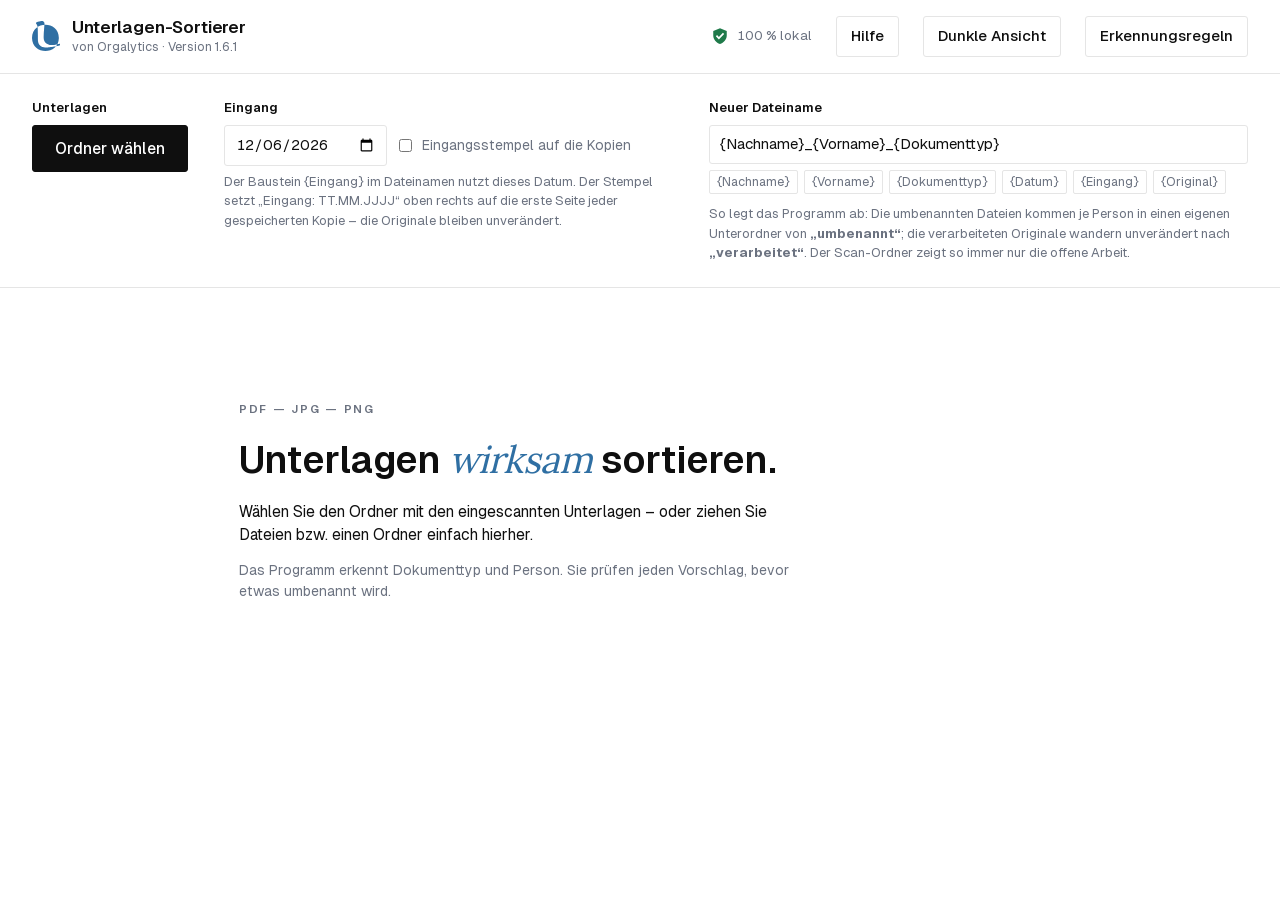
==== commit 0b0eac75: "Hilfe-Knopf mit Anleitung im Programm (v1.6.1) Neuer Knopf „Hilfe" oben rechts: zeigt den 4-Schritte" ====
--- a/Unterlagen-Sortierer/Unterlagen-Sortierer.html
+++ b/Unterlagen-Sortierer/Unterlagen-Sortierer.html
@@ -271,6 +271,15 @@
 .ptype.vage { background: var(--raised); color: var(--muted); font-weight: 500; }
 :root[data-theme="dark"] .ptype { background: hsl(var(--h) 25% 18%); color: hsl(var(--h) 55% 85%); }
 :root[data-theme="dark"] .ptype.vage { background: var(--raised); color: var(--muted); }
+/* Hilfe-Dialog */
+dialog.help { width: min(760px, 94vw); }
+.steps { margin: 0 0 6px; padding-left: 22px; }
+.steps li { margin: 0 0 12px; }
+.dlgbody h3 { margin: 18px 0 8px; font: 600 14.5px/1.3 var(--font-text); }
+.knows { margin: 0; padding-left: 22px; }
+.knows li { margin: 0 0 9px; }
+.steps li, .knows li { line-height: 1.5; }
+
 /* Regeln-Ansicht */
 .rule { padding: 10px 0; border-bottom: 1px solid var(--line); }
 .rule:last-child { border-bottom: 0; }
@@ -336,6 +345,7 @@
     <svg width="18" height="18" viewBox="0 0 16 16" aria-hidden="true"><path fill="currentColor" d="M8 1 2 3.5v4C2 11 4.6 14 8 15c3.4-1 6-4 6-7.5v-4L8 1Zm-1 10L4.3 8.3l1.1-1.1L7 8.8l3.6-3.6 1.1 1.1L7 11Z"/></svg>
     100&nbsp;% lokal
   </span>
+  <button class="btn" id="help">Hilfe</button>
   <button class="btn" id="theme" title="Zwischen heller und dunkler Ansicht wechseln">Dunkle Ansicht</button>
   <button class="btn" id="rules">Erkennungsregeln</button>
 </header>
@@ -449,6 +459,48 @@
   </div>
   <!-- Liegt IM Dialog, damit die Vergrößerung über dem modalen Dialog (Top-Layer) erscheint -->
   <div class="zoom hidden" id="zoom"><img id="zoomimg" alt="Vergrößerte Seitenansicht"></div>
+</dialog>
+
+<dialog class="split help" id="helpdlg" aria-label="Hilfe">
+  <div class="dlghead"><h2>So funktioniert der Unterlagen-Sortierer</h2></div>
+  <div class="dlgbody">
+    <ol class="steps">
+      <li><strong>Ordner wählen</strong> – oder Dateien bzw. einen ganzen Ordner einfach ins Fenster ziehen.
+        Beim ersten Mal fragt der Browser: „Dateien bearbeiten“ zulassen.</li>
+      <li><strong>Liste prüfen.</strong> Das Programm erkennt je Dokument den Typ
+        (<span class="state ok">Sicher</span> ist eindeutig, <span class="state check">Bitte prüfen</span> kurz ansehen).
+        Ein Klick aufs Vorschaubild öffnet die Vorschau: Pfeiltasten ←/→ blättern die Seiten, ↑/↓ wechseln das Dokument.</li>
+      <li><strong>Namen eintragen.</strong> Zeilen ankreuzen (Shift-Klick markiert eine ganze Reihe),
+        oben den geprüften Fallnamen eintippen und auf „In markierte Zeilen eintragen“ klicken.
+        So lassen sich nacheinander mehrere Personen benennen, ohne zu scrollen.</li>
+      <li><strong>Unten rechts speichern.</strong> Die umbenannten Kopien kommen je Person in einen
+        Unterordner von „umbenannt“ (fertig für die eAkte), die Originale wandern unverändert nach
+        „verarbeitet“ – der Scan-Ordner zeigt immer nur die offene Arbeit, auch nach einem Neustart.
+        Ein Protokoll (CSV, mit Excel lesbar) liegt jedes Mal bei.</li>
+    </ol>
+    <h3>Gut zu wissen</h3>
+    <ul class="knows">
+      <li><strong>Sortieren und teilen …</strong> (an jeder mehrseitigen PDF): Seiten ansehen, mit der Maus
+        umsortieren, Trennstellen anklicken, „drehen“ je Seite, „Nach Dokumenttyp bündeln“ schiebt
+        Zusammengehöriges zusammen. Leere Rückseiten werden erkannt und weggelassen.</li>
+      <li><strong>Zusammenführen:</strong> Zeilen ankreuzen → „… Dateien zusammenführen“ in der Leiste.
+        Ein Fenster zeigt Reihenfolge, „weglassen“ und den Namensvorschlag, bevor etwas passiert.</li>
+      <li><strong>KI-Assistent (über die Zwischenablage):</strong> In der Vorschau kopieren „Text kopieren“ und
+        „Mit Prüfauftrag kopieren“ das ganze Dokument für euren DSGVO-konformen KI-Assistenten.
+        Im Teilen-Dialog sortiert „Sortier-Auftrag kopieren“ → Antwort → „KI-Antwort einfügen“
+        durcheinander gescannte Seiten automatisch.</li>
+      <li><strong>Verdrehte Seiten</strong> erkennt das Programm von selbst und speichert die Kopie gerade;
+        „Seite drehen“ korrigiert von Hand.</li>
+      <li><strong>Eingang:</strong> Das Datum oben füllt den Baustein {Eingang} im Dateinamen; der Haken setzt
+        „Eingang: TT.MM.JJJJ“ in Rot auf die erste Seite jeder Kopie.</li>
+      <li><strong>Die Originale werden nie verändert.</strong> Alles läuft auf diesem Rechner –
+        es werden keine Daten übertragen.</li>
+    </ul>
+  </div>
+  <div class="dlgfoot">
+    <div class="dlginfo">Mehr Details stehen in der Datei „LIESMICH.txt“ im Ordner „programm“.</div>
+    <button class="btn" id="helpclose">Schließen</button>
+  </div>
 </dialog>
 
 <dialog class="split" id="mergedlg" aria-label="Dateien zusammenführen">
@@ -2050,6 +2102,8 @@
   $("#filepick").onchange = (e) => { if (e.target.files.length) pickFiles(e.target.files); e.target.value = ""; };
   $("#muster").oninput = () => { store.set("muster", $("#muster").value); state.items.forEach(updatePreview); };
   $("#rescan").onclick = rescanFolder;
+  $("#help").onclick = () => $("#helpdlg").showModal();
+  $("#helpclose").onclick = () => $("#helpdlg").close();
   $("#rules").onclick = openRules;
   $("#rulesclose").onclick = () => $("#rulesdlg").close();
   $("#vNach").oninput = updateActions; $("#vVor").oninput = updateActions;
